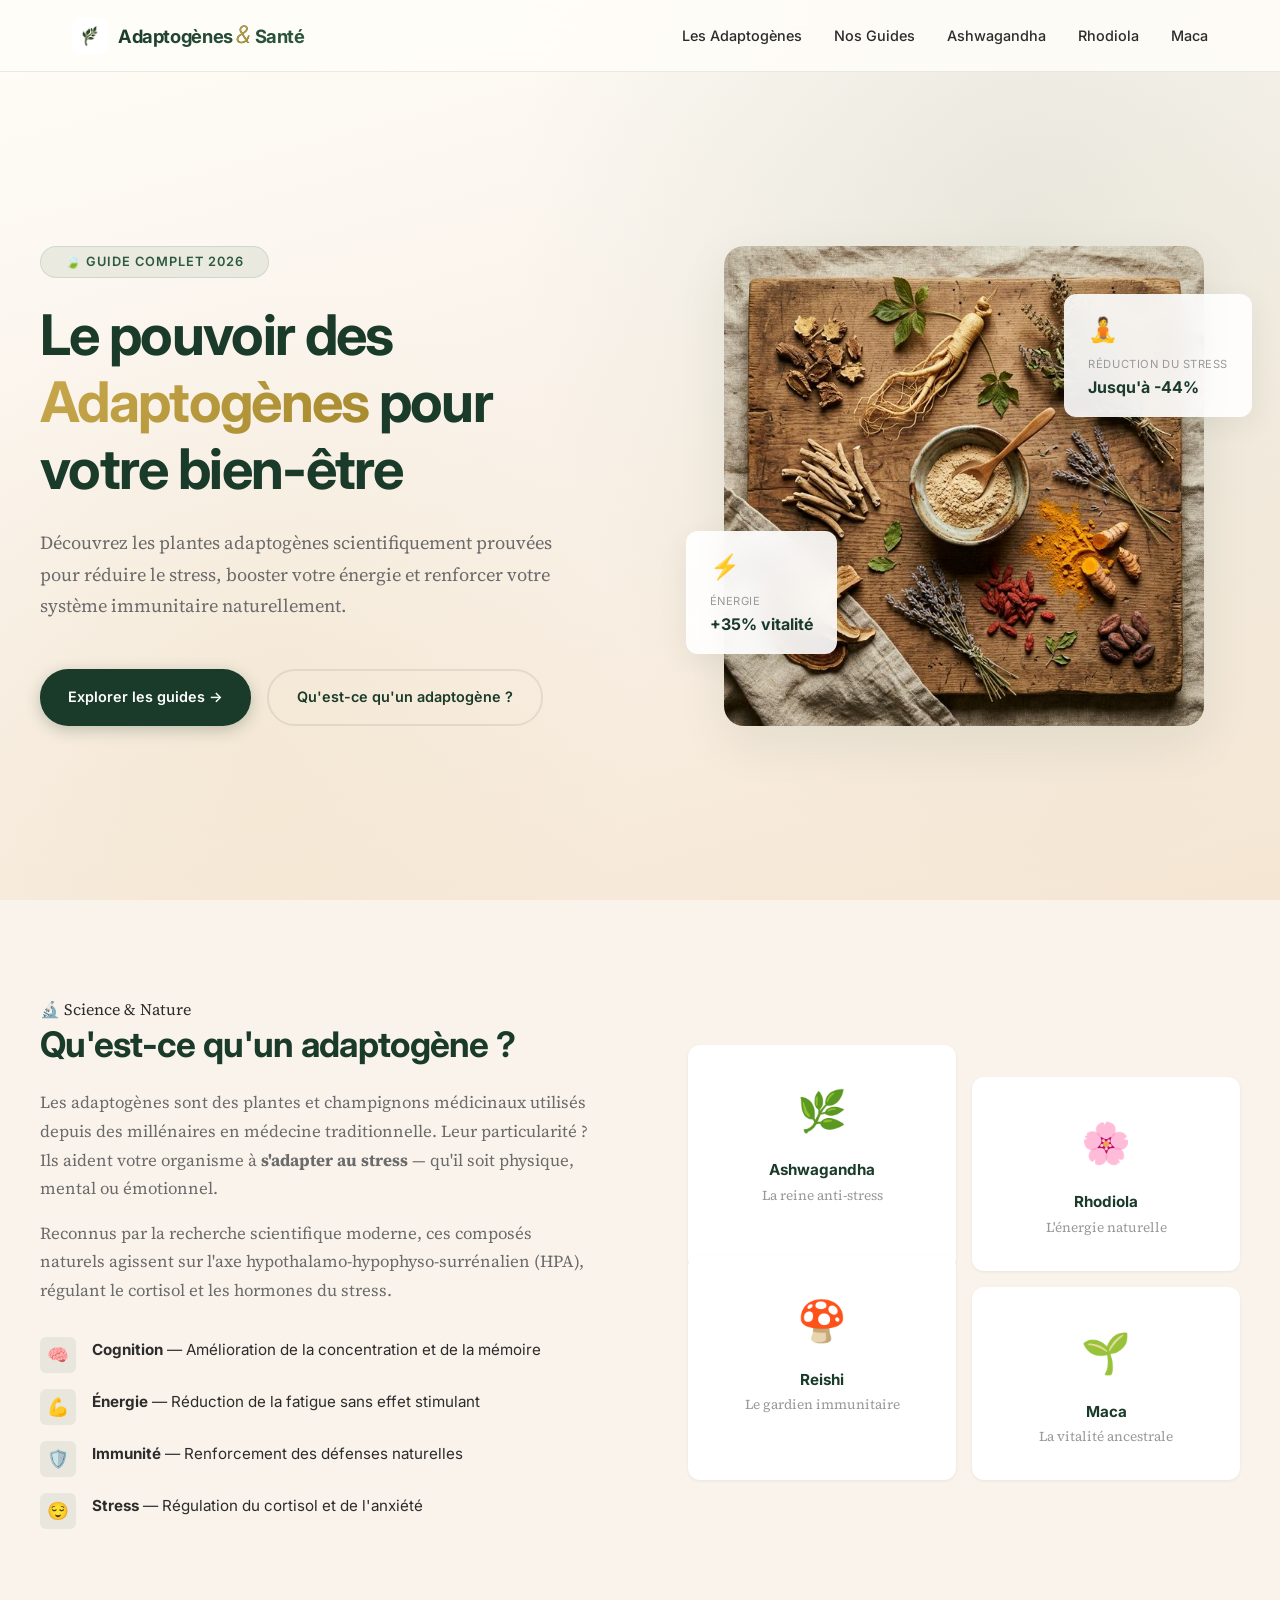
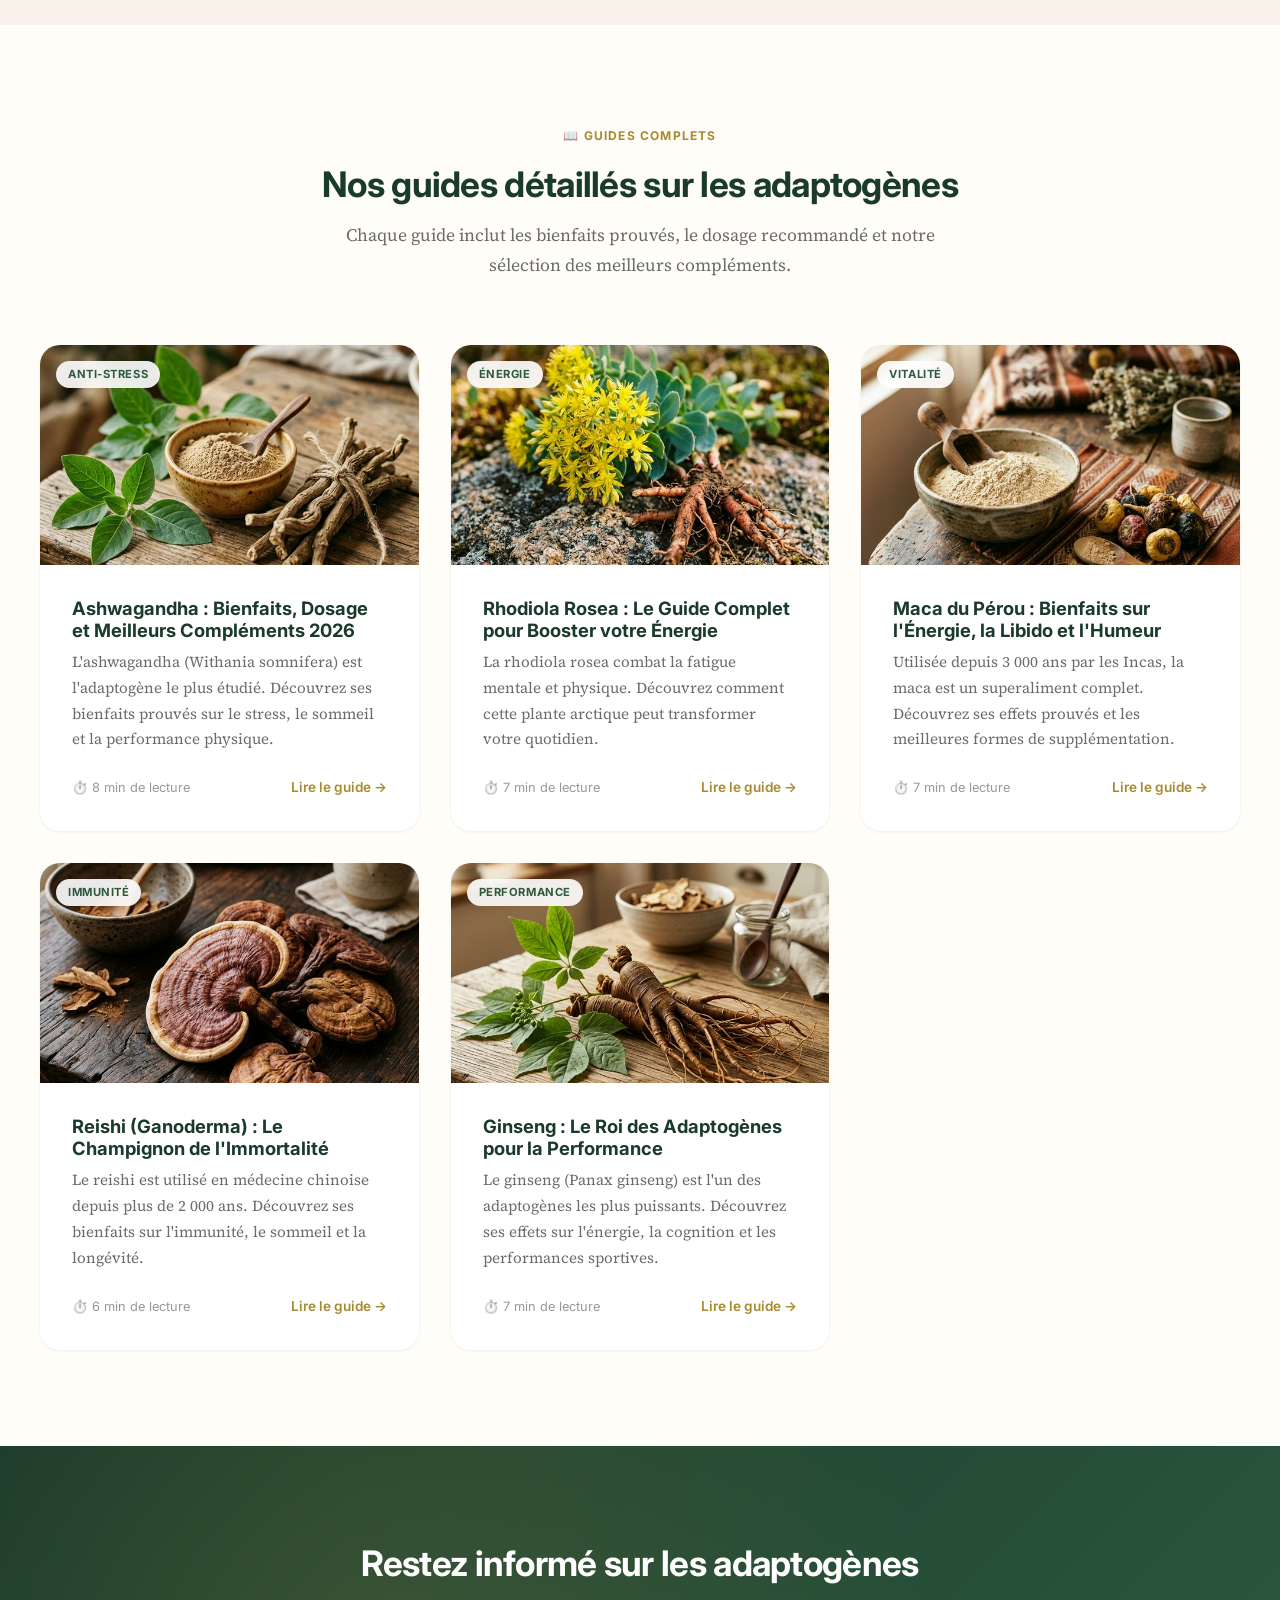
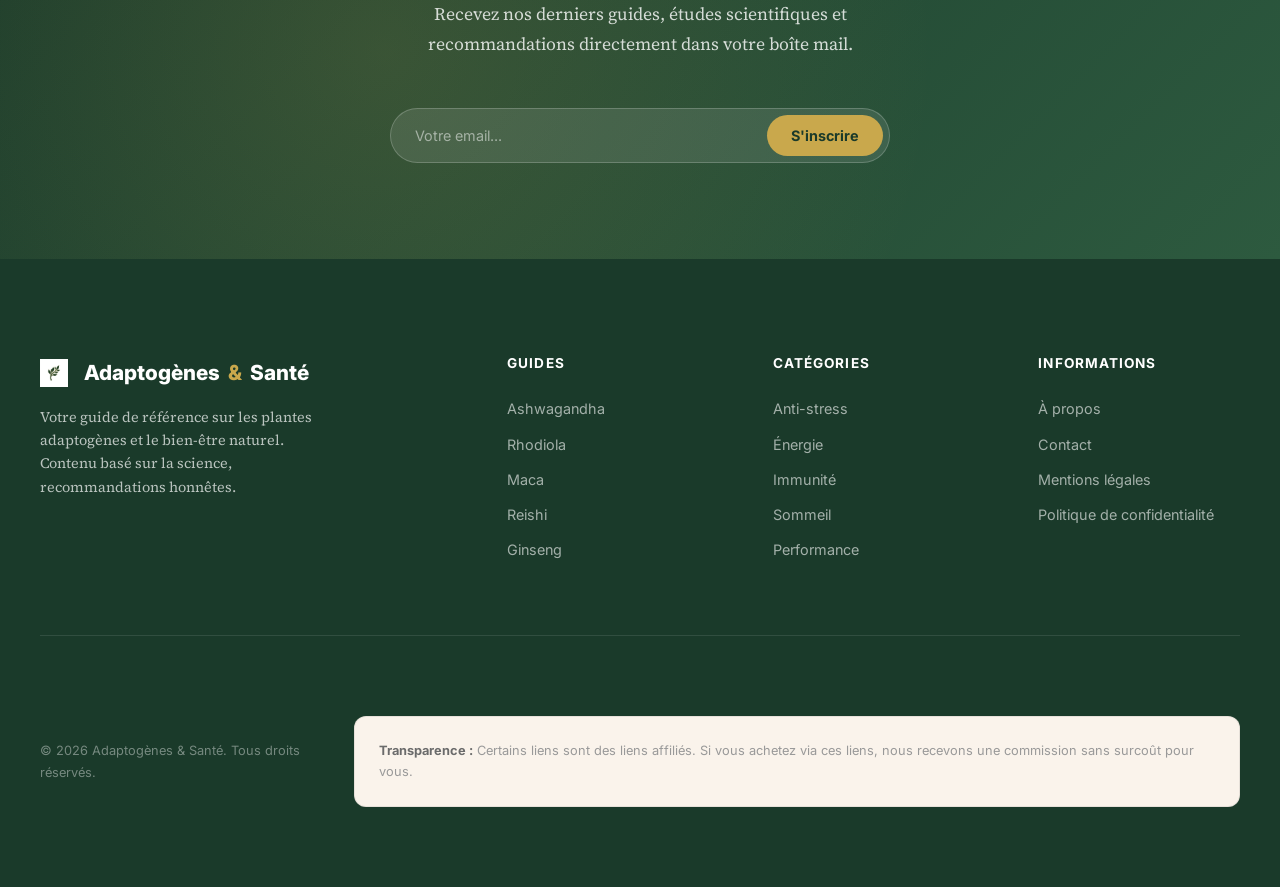
==== index.html @ d19fe752 "maj logo" ====
<!DOCTYPE html>
<html lang="fr">

<head>
  <meta charset="UTF-8">
  <meta name="viewport" content="width=device-width, initial-scale=1.0">
  <title>Adaptogènes & Santé — Guide Complet des Plantes Adaptogènes pour le Bien-être</title>
  <meta name="description"
    content="Découvrez les meilleurs adaptogènes naturels : ashwagandha, rhodiola, maca, reishi et ginseng. Guide complet, bienfaits prouvés et comparatifs des meilleurs compléments 2026.">
  <meta name="keywords"
    content="adaptogènes, ashwagandha, rhodiola, maca, reishi, ginseng, bien-être, santé naturelle, compléments alimentaires">
  <meta name="author" content="Adaptogènes & Santé">

  <!-- Open Graph -->
  <meta property="og:title" content="Adaptogènes & Santé — Guide Complet des Plantes Adaptogènes">
  <meta property="og:description"
    content="Découvrez les meilleurs adaptogènes naturels pour votre bien-être. Guide complet et comparatifs des meilleurs compléments.">
  <meta property="og:image" content="images/hero.png">
  <meta property="og:type" content="website">
  <meta property="og:locale" content="fr_FR">

  <!-- Canonical -->
  <link rel="canonical" href="https://adaptogenes-sante.github.io/">

  <!-- Preconnect for Google Fonts (performance) -->
  <link rel="preconnect" href="https://fonts.googleapis.com">
  <link rel="preconnect" href="https://fonts.gstatic.com" crossorigin>
  <link rel="stylesheet"
    href="https://fonts.googleapis.com/css2?family=Inter:wght@300;400;500;600;700;800&family=Source+Serif+4:ital,wght@0,300;0,400;0,600;0,700;1,400&display=swap"
    media="print" onload="this.media='all'">

  <link rel="stylesheet" href="css/style.css">

  <!-- Structured Data -->
  <script type="application/ld+json">
  {
    "@context": "https://schema.org",
    "@type": "WebSite",
    "name": "Adaptogènes & Santé",
    "description": "Guide complet des plantes adaptogènes pour le bien-être et la santé naturelle",
    "url": "https://adaptogenes-sante.github.io/"
  }
  </script>
</head>

<body>

  <!-- Navigation -->
  <nav class="nav" id="nav">
    <div class="nav-inner">
      <a href="index.html" class="nav-logo">
        <img src="images/logo.png" alt="Logo" class="logo-img" width="36" height="36">
        <span class="logo-text">Adaptogènes <span class="logo-accent">&</span> Santé</span>
      </a>
      <ul class="nav-links" id="navLinks">
        <li><a href="#adaptogens">Les Adaptogènes</a></li>
        <li><a href="#articles">Nos Guides</a></li>
        <li><a href="articles/ashwagandha.html">Ashwagandha</a></li>
        <li><a href="articles/rhodiola.html">Rhodiola</a></li>
        <li><a href="articles/maca.html">Maca</a></li>
      </ul>
      <button class="nav-toggle" id="navToggle" aria-label="Menu">
        <span></span>
        <span></span>
        <span></span>
      </button>
    </div>
  </nav>

  <!-- Hero Section -->
  <section class="hero" id="hero">
    <div class="hero-content">
      <div class="hero-text">
        <div class="hero-badge">🍃 Guide Complet 2026</div>
        <h1>Le pouvoir des <span class="highlight">Adaptogènes</span> pour votre bien-être</h1>
        <p class="hero-description">
          Découvrez les plantes adaptogènes scientifiquement prouvées pour réduire le stress,
          booster votre énergie et renforcer votre système immunitaire naturellement.
        </p>
        <div class="hero-cta">
          <a href="#articles" class="btn btn-primary">Explorer les guides →</a>
          <a href="#adaptogens" class="btn btn-secondary">Qu'est-ce qu'un adaptogène ?</a>
        </div>
      </div>
      <div class="hero-visual">
        <div class="hero-image-wrapper">
          <img src="images/hero.png" alt="Collection d'herbes et plantes adaptogènes naturelles" width="480"
            height="480">
          <div class="hero-float-card card-1">
            <div class="card-emoji">🧘</div>
            <div class="card-label">Réduction du stress</div>
            <div class="card-value">Jusqu'à -44%</div>
          </div>
          <div class="hero-float-card card-2">
            <div class="card-emoji">⚡</div>
            <div class="card-label">Énergie</div>
            <div class="card-value">+35% vitalité</div>
          </div>
        </div>
      </div>
    </div>
  </section>

  <!-- What are Adaptogens -->
  <section class="section section-alt" id="adaptogens">
    <div class="adaptogens-intro">
      <div class="adaptogens-intro-text reveal">
        <div class="section-badge">🔬 Science & Nature</div>
        <h2>Qu'est-ce qu'un adaptogène ?</h2>
        <p>
          Les adaptogènes sont des plantes et champignons médicinaux utilisés depuis des millénaires en médecine
          traditionnelle. Leur particularité ? Ils aident votre organisme à <strong>s'adapter au stress</strong> —
          qu'il soit physique, mental ou émotionnel.
        </p>
        <p>
          Reconnus par la recherche scientifique moderne, ces composés naturels agissent sur l'axe
          hypothalamo-hypophyso-surrénalien (HPA), régulant le cortisol et les hormones du stress.
        </p>
        <ul class="benefit-list">
          <li>
            <span class="benefit-icon">🧠</span>
            <span><strong>Cognition</strong> — Amélioration de la concentration et de la mémoire</span>
          </li>
          <li>
            <span class="benefit-icon">💪</span>
            <span><strong>Énergie</strong> — Réduction de la fatigue sans effet stimulant</span>
          </li>
          <li>
            <span class="benefit-icon">🛡️</span>
            <span><strong>Immunité</strong> — Renforcement des défenses naturelles</span>
          </li>
          <li>
            <span class="benefit-icon">😌</span>
            <span><strong>Stress</strong> — Régulation du cortisol et de l'anxiété</span>
          </li>
        </ul>
      </div>
      <div class="adaptogens-visual reveal">
        <div class="visual-card">
          <div class="card-icon">🌿</div>
          <h4>Ashwagandha</h4>
          <p>La reine anti-stress</p>
        </div>
        <div class="visual-card">
          <div class="card-icon">🌸</div>
          <h4>Rhodiola</h4>
          <p>L'énergie naturelle</p>
        </div>
        <div class="visual-card">
          <div class="card-icon">🍄</div>
          <h4>Reishi</h4>
          <p>Le gardien immunitaire</p>
        </div>
        <div class="visual-card">
          <div class="card-icon">🌱</div>
          <h4>Maca</h4>
          <p>La vitalité ancestrale</p>
        </div>
      </div>
    </div>
  </section>

  <!-- Articles Grid -->
  <section class="section" id="articles">
    <div class="section-header reveal">
      <div class="section-badge">📖 Guides Complets</div>
      <h2>Nos guides détaillés sur les adaptogènes</h2>
      <p>Chaque guide inclut les bienfaits prouvés, le dosage recommandé et notre sélection des meilleurs compléments.
      </p>
    </div>

    <div class="articles-grid">

      <!-- Ashwagandha Card -->
      <article class="article-card reveal">
        <div class="article-card-image">
          <img src="images/ashwagandha.png" alt="Ashwagandha root and powder" loading="lazy">
          <span class="article-card-tag">Anti-stress</span>
        </div>
        <div class="article-card-body">
          <h3><a href="articles/ashwagandha.html">Ashwagandha : Bienfaits, Dosage et Meilleurs Compléments 2026</a></h3>
          <p class="article-card-excerpt">
            L'ashwagandha (Withania somnifera) est l'adaptogène le plus étudié. Découvrez ses bienfaits prouvés sur le
            stress, le sommeil et la performance physique.
          </p>
          <div class="article-card-meta">
            <span class="read-time">⏱️ 8 min de lecture</span>
            <a href="articles/ashwagandha.html" class="read-more-link">Lire le guide →</a>
          </div>
        </div>
      </article>

      <!-- Rhodiola Card -->
      <article class="article-card reveal">
        <div class="article-card-image">
          <img src="images/rhodiola.png" alt="Rhodiola rosea plant" loading="lazy">
          <span class="article-card-tag">Énergie</span>
        </div>
        <div class="article-card-body">
          <h3><a href="articles/rhodiola.html">Rhodiola Rosea : Le Guide Complet pour Booster votre Énergie</a></h3>
          <p class="article-card-excerpt">
            La rhodiola rosea combat la fatigue mentale et physique. Découvrez comment cette plante arctique peut
            transformer votre quotidien.
          </p>
          <div class="article-card-meta">
            <span class="read-time">⏱️ 7 min de lecture</span>
            <a href="articles/rhodiola.html" class="read-more-link">Lire le guide →</a>
          </div>
        </div>
      </article>

      <!-- Maca Card -->
      <article class="article-card reveal">
        <div class="article-card-image">
          <img src="images/maca.png" alt="Maca root and powder" loading="lazy">
          <span class="article-card-tag">Vitalité</span>
        </div>
        <div class="article-card-body">
          <h3><a href="articles/maca.html">Maca du Pérou : Bienfaits sur l'Énergie, la Libido et l'Humeur</a></h3>
          <p class="article-card-excerpt">
            Utilisée depuis 3 000 ans par les Incas, la maca est un superaliment complet. Découvrez ses effets prouvés
            et les meilleures formes de supplémentation.
          </p>
          <div class="article-card-meta">
            <span class="read-time">⏱️ 7 min de lecture</span>
            <a href="articles/maca.html" class="read-more-link">Lire le guide →</a>
          </div>
        </div>
      </article>

      <!-- Reishi Card -->
      <article class="article-card reveal">
        <div class="article-card-image">
          <img src="images/reishi.png" alt="Reishi mushroom" loading="lazy">
          <span class="article-card-tag">Immunité</span>
        </div>
        <div class="article-card-body">
          <h3><a href="articles/reishi.html">Reishi (Ganoderma) : Le Champignon de l'Immortalité</a></h3>
          <p class="article-card-excerpt">
            Le reishi est utilisé en médecine chinoise depuis plus de 2 000 ans. Découvrez ses bienfaits sur l'immunité,
            le sommeil et la longévité.
          </p>
          <div class="article-card-meta">
            <span class="read-time">⏱️ 6 min de lecture</span>
            <a href="articles/reishi.html" class="read-more-link">Lire le guide →</a>
          </div>
        </div>
      </article>

      <!-- Ginseng Card -->
      <article class="article-card reveal">
        <div class="article-card-image">
          <img src="images/ginseng.png" alt="Fresh ginseng root" loading="lazy">
          <span class="article-card-tag">Performance</span>
        </div>
        <div class="article-card-body">
          <h3><a href="articles/ginseng.html">Ginseng : Le Roi des Adaptogènes pour la Performance</a></h3>
          <p class="article-card-excerpt">
            Le ginseng (Panax ginseng) est l'un des adaptogènes les plus puissants. Découvrez ses effets sur l'énergie,
            la cognition et les performances sportives.
          </p>
          <div class="article-card-meta">
            <span class="read-time">⏱️ 7 min de lecture</span>
            <a href="articles/ginseng.html" class="read-more-link">Lire le guide →</a>
          </div>
        </div>
      </article>

    </div>
  </section>

  <!-- CTA / Newsletter -->
  <section class="cta-section" id="newsletter">
    <h2>Restez informé sur les adaptogènes</h2>
    <p>Recevez nos derniers guides, études scientifiques et recommandations directement dans votre boîte mail.</p>
    <div class="newsletter">
      <form class="newsletter-form" id="newsletterForm">
        <input type="email" placeholder="Votre email..." required aria-label="Adresse email">
        <button type="submit" class="btn">S'inscrire</button>
      </form>
    </div>
  </section>

  <!-- Footer -->
  <footer class="footer">
    <div class="footer-inner">
      <div class="footer-brand">
        <div class="footer-logo"><img src="images/logo.png" alt="Logo" width="28" height="28"
            style="display:inline;vertical-align:middle;margin-right:8px;">Adaptogènes <span
            style="color:var(--color-gold);">&</span> Santé</div>
        <p>Votre guide de référence sur les plantes adaptogènes et le bien-être naturel. Contenu basé sur la science,
          recommandations honnêtes.</p>
      </div>
      <div class="footer-col">
        <h4>Guides</h4>
        <ul>
          <li><a href="articles/ashwagandha.html">Ashwagandha</a></li>
          <li><a href="articles/rhodiola.html">Rhodiola</a></li>
          <li><a href="articles/maca.html">Maca</a></li>
          <li><a href="articles/reishi.html">Reishi</a></li>
          <li><a href="articles/ginseng.html">Ginseng</a></li>
        </ul>
      </div>
      <div class="footer-col">
        <h4>Catégories</h4>
        <ul>
          <li><a href="#">Anti-stress</a></li>
          <li><a href="#">Énergie</a></li>
          <li><a href="#">Immunité</a></li>
          <li><a href="#">Sommeil</a></li>
          <li><a href="#">Performance</a></li>
        </ul>
      </div>
      <div class="footer-col">
        <h4>Informations</h4>
        <ul>
          <li><a href="#">À propos</a></li>
          <li><a href="#">Contact</a></li>
          <li><a href="#">Mentions légales</a></li>
          <li><a href="#">Politique de confidentialité</a></li>
        </ul>
      </div>
    </div>
    <div class="footer-bottom">
      <span>© 2026 Adaptogènes & Santé. Tous droits réservés.</span>
      <div class="affiliate-disclaimer">
        <strong>Transparence :</strong> Certains liens sont des liens affiliés. Si vous achetez via ces liens, nous
        recevons une commission sans surcoût pour vous.
      </div>
    </div>
  </footer>

  <script src="js/main.js" defer></script>
</body>

</html>
---- css/style.css ----
/* ============================================
   ADAPTOGENES & SANTÉ — Design System
   ============================================ */

/* Fonts loaded via <link> in HTML for performance — see index.html head */

/* --- CSS Custom Properties --- */
:root {
  /* Colors — Nature palette */
  --color-forest: #1a3a2a;
  --color-forest-light: #2d5a3f;
  --color-sage: #6b8f71;
  --color-sage-light: #8fb996;
  --color-sand: #f5e6d3;
  --color-sand-light: #faf3eb;
  --color-cream: #fffdf8;
  --color-gold: #c9a84c;
  --color-gold-light: #e6cc80;
  --color-gold-dark: #a68a2e;
  --color-earth: #8b6f47;
  --color-text: #2c2c2c;
  --color-text-light: #6b6b6b;
  --color-text-muted: #999999;
  --color-white: #ffffff;
  --color-border: rgba(0, 0, 0, 0.08);
  --color-shadow: rgba(26, 58, 42, 0.08);

  /* Typography */
  --font-heading: 'Inter', -apple-system, sans-serif;
  --font-body: 'Source Serif 4', Georgia, serif;
  --font-ui: 'Inter', -apple-system, sans-serif;

  /* Spacing */
  --space-xs: 0.25rem;
  --space-sm: 0.5rem;
  --space-md: 1rem;
  --space-lg: 1.5rem;
  --space-xl: 2rem;
  --space-2xl: 3rem;
  --space-3xl: 4rem;
  --space-4xl: 6rem;

  /* Border radius */
  --radius-sm: 6px;
  --radius-md: 12px;
  --radius-lg: 20px;
  --radius-xl: 28px;
  --radius-full: 50%;

  /* Transitions */
  --transition-fast: 150ms cubic-bezier(0.4, 0, 0.2, 1);
  --transition-base: 300ms cubic-bezier(0.4, 0, 0.2, 1);
  --transition-slow: 500ms cubic-bezier(0.4, 0, 0.2, 1);

  /* Shadows */
  --shadow-sm: 0 1px 3px var(--color-shadow);
  --shadow-md: 0 4px 12px var(--color-shadow);
  --shadow-lg: 0 8px 30px var(--color-shadow);
  --shadow-xl: 0 16px 50px var(--color-shadow);

  /* Layout */
  --max-width: 1200px;
  --max-width-article: 780px;
  --nav-height: 72px;
}

/* --- Reset & Base --- */
*,
*::before,
*::after {
  margin: 0;
  padding: 0;
  box-sizing: border-box;
}

html {
  font-size: 16px;
  scroll-behavior: smooth;
  -webkit-font-smoothing: antialiased;
  -moz-osx-font-smoothing: grayscale;
}

body {
  font-family: var(--font-body);
  color: var(--color-text);
  background-color: var(--color-cream);
  line-height: 1.7;
  overflow-x: hidden;
}

a {
  text-decoration: none;
  color: var(--color-forest-light);
  transition: color var(--transition-fast);
}

a:hover {
  color: var(--color-gold-dark);
}

img {
  max-width: 100%;
  height: auto;
  display: block;
}

/* --- Typography --- */
h1,
h2,
h3,
h4,
h5,
h6 {
  font-family: var(--font-heading);
  font-weight: 700;
  line-height: 1.2;
  color: var(--color-forest);
}

h1 {
  font-size: clamp(2rem, 5vw, 3.2rem);
  letter-spacing: -0.03em;
}

h2 {
  font-size: clamp(1.5rem, 3.5vw, 2.2rem);
  letter-spacing: -0.02em;
}

h3 {
  font-size: clamp(1.2rem, 2.5vw, 1.5rem);
}

h4 {
  font-size: 1.15rem;
}

p {
  margin-bottom: var(--space-md);
  font-size: 1.05rem;
}

/* --- Navigation --- */
.nav {
  position: fixed;
  top: 0;
  left: 0;
  right: 0;
  height: var(--nav-height);
  background: rgba(255, 253, 248, 0.85);
  backdrop-filter: blur(20px);
  -webkit-backdrop-filter: blur(20px);
  border-bottom: 1px solid var(--color-border);
  z-index: 1000;
  transition: all var(--transition-base);
}

.nav.scrolled {
  box-shadow: var(--shadow-sm);
}

.nav-inner {
  max-width: var(--max-width);
  margin: 0 auto;
  padding: 0 var(--space-xl);
  height: 100%;
  display: flex;
  align-items: center;
  justify-content: space-between;
}

.nav-logo {
  font-family: var(--font-heading);
  font-weight: 700;
  font-size: 1.2rem;
  color: var(--color-forest);
  display: flex;
  align-items: center;
  gap: 10px;
  letter-spacing: -0.02em;
}

.nav-logo .logo-img {
  width: 36px;
  height: 36px;
  object-fit: contain;
  border-radius: 8px;
  transition: transform var(--transition-fast);
}

.nav-logo:hover .logo-img {
  transform: scale(1.08) rotate(-3deg);
}

.nav-logo .logo-text {
  font-size: 1.15rem;
  font-weight: 700;
  background: linear-gradient(135deg, var(--color-forest) 0%, var(--color-forest-light) 100%);
  -webkit-background-clip: text;
  -webkit-text-fill-color: transparent;
  background-clip: text;
}

.nav-logo .logo-accent {
  background: linear-gradient(135deg, var(--color-gold) 0%, var(--color-gold-dark) 100%);
  -webkit-background-clip: text;
  -webkit-text-fill-color: transparent;
  background-clip: text;
  font-weight: 300;
  font-style: italic;
  font-size: 1.3em;
}

.nav-links {
  display: flex;
  align-items: center;
  gap: var(--space-xl);
  list-style: none;
}

.nav-links a {
  font-family: var(--font-ui);
  font-size: 0.9rem;
  font-weight: 500;
  color: var(--color-text);
  position: relative;
  padding: var(--space-xs) 0;
}

.nav-links a::after {
  content: '';
  position: absolute;
  bottom: -2px;
  left: 0;
  width: 0;
  height: 2px;
  background: var(--color-gold);
  border-radius: 2px;
  transition: width var(--transition-base);
}

.nav-links a:hover::after {
  width: 100%;
}

.nav-links a:hover {
  color: var(--color-forest);
}

/* Mobile nav toggle */
.nav-toggle {
  display: none;
  flex-direction: column;
  gap: 5px;
  cursor: pointer;
  background: none;
  border: none;
  padding: var(--space-sm);
}

.nav-toggle span {
  display: block;
  width: 24px;
  height: 2px;
  background: var(--color-forest);
  border-radius: 2px;
  transition: all var(--transition-fast);
}

/* --- Hero Section --- */
.hero {
  min-height: 100vh;
  display: flex;
  align-items: center;
  position: relative;
  padding: calc(var(--nav-height) + var(--space-4xl)) var(--space-xl) var(--space-4xl);
  background: linear-gradient(165deg, var(--color-cream) 0%, var(--color-sand-light) 40%, var(--color-sand) 100%);
  overflow: hidden;
}

.hero::before {
  content: '';
  position: absolute;
  top: -50%;
  right: -20%;
  width: 80%;
  height: 150%;
  background: radial-gradient(ellipse, rgba(107, 143, 113, 0.12) 0%, transparent 70%);
  pointer-events: none;
}

.hero::after {
  content: '';
  position: absolute;
  bottom: -30%;
  left: -10%;
  width: 60%;
  height: 100%;
  background: radial-gradient(ellipse, rgba(201, 168, 76, 0.08) 0%, transparent 70%);
  pointer-events: none;
}

.hero-content {
  max-width: var(--max-width);
  margin: 0 auto;
  width: 100%;
  display: grid;
  grid-template-columns: 1fr 1fr;
  gap: var(--space-4xl);
  align-items: center;
  position: relative;
  z-index: 1;
}

.hero-text {
  animation: fadeInUp 0.8s ease-out;
}

.hero-badge {
  display: inline-flex;
  align-items: center;
  gap: var(--space-sm);
  background: rgba(107, 143, 113, 0.12);
  border: 1px solid rgba(107, 143, 113, 0.2);
  border-radius: var(--radius-xl);
  padding: var(--space-xs) var(--space-lg);
  font-family: var(--font-ui);
  font-size: 0.8rem;
  font-weight: 600;
  color: var(--color-forest-light);
  text-transform: uppercase;
  letter-spacing: 0.08em;
  margin-bottom: var(--space-lg);
}

.hero h1 {
  margin-bottom: var(--space-lg);
  font-size: clamp(2.2rem, 5vw, 3.5rem);
}

.hero h1 .highlight {
  background: linear-gradient(135deg, var(--color-gold) 0%, var(--color-gold-dark) 100%);
  -webkit-background-clip: text;
  -webkit-text-fill-color: transparent;
  background-clip: text;
}

.hero-description {
  font-size: 1.15rem;
  color: var(--color-text-light);
  margin-bottom: var(--space-2xl);
  max-width: 520px;
}

.hero-cta {
  display: flex;
  gap: var(--space-md);
  flex-wrap: wrap;
}

.hero-visual {
  display: flex;
  justify-content: center;
  align-items: center;
  animation: fadeInRight 0.8s ease-out 0.2s both;
}

.hero-image-wrapper {
  position: relative;
  width: 100%;
  max-width: 480px;
}

.hero-image-wrapper img {
  border-radius: var(--radius-lg);
  box-shadow: var(--shadow-xl);
}

.hero-float-card {
  position: absolute;
  background: rgba(255, 255, 255, 0.9);
  backdrop-filter: blur(12px);
  border-radius: var(--radius-md);
  padding: var(--space-md) var(--space-lg);
  box-shadow: var(--shadow-lg);
  font-family: var(--font-ui);
  animation: float 3s ease-in-out infinite;
}

.hero-float-card.card-1 {
  top: 10%;
  right: -10%;
  font-size: 0.85rem;
}

.hero-float-card.card-2 {
  bottom: 15%;
  left: -8%;
  font-size: 0.85rem;
  animation-delay: 1.5s;
}

.hero-float-card .card-emoji {
  font-size: 1.5rem;
  margin-bottom: var(--space-xs);
}

.hero-float-card .card-label {
  color: var(--color-text-muted);
  font-size: 0.7rem;
  text-transform: uppercase;
  letter-spacing: 0.05em;
}

.hero-float-card .card-value {
  color: var(--color-forest);
  font-weight: 700;
  font-size: 1rem;
}

/* --- Buttons --- */
.btn {
  display: inline-flex;
  align-items: center;
  gap: var(--space-sm);
  font-family: var(--font-ui);
  font-size: 0.9rem;
  font-weight: 600;
  padding: 14px 28px;
  border-radius: var(--radius-xl);
  border: none;
  cursor: pointer;
  transition: all var(--transition-base);
  text-decoration: none;
}

.btn-primary {
  background: var(--color-forest);
  color: var(--color-white);
  box-shadow: 0 4px 15px rgba(26, 58, 42, 0.25);
}

.btn-primary:hover {
  background: var(--color-forest-light);
  color: var(--color-white);
  transform: translateY(-2px);
  box-shadow: 0 6px 25px rgba(26, 58, 42, 0.3);
}

.btn-secondary {
  background: transparent;
  color: var(--color-forest);
  border: 2px solid var(--color-border);
}

.btn-secondary:hover {
  border-color: var(--color-forest);
  color: var(--color-forest);
  transform: translateY(-2px);
}

.btn-amazon {
  background: linear-gradient(135deg, #ff9900 0%, #e88b00 100%);
  color: var(--color-white);
  font-weight: 700;
  box-shadow: 0 4px 15px rgba(255, 153, 0, 0.3);
}

.btn-amazon:hover {
  transform: translateY(-2px);
  box-shadow: 0 6px 25px rgba(255, 153, 0, 0.4);
  color: var(--color-white);
}

.btn-amazon .btn-icon {
  font-size: 1.2rem;
}

/* --- Sections --- */
.section {
  padding: var(--space-4xl) var(--space-xl);
}

.section-header {
  text-align: center;
  max-width: 650px;
  margin: 0 auto var(--space-3xl);
}

.section-header .section-badge {
  display: inline-block;
  font-family: var(--font-ui);
  font-size: 0.75rem;
  font-weight: 700;
  text-transform: uppercase;
  letter-spacing: 0.1em;
  color: var(--color-gold-dark);
  margin-bottom: var(--space-md);
}

.section-header h2 {
  margin-bottom: var(--space-md);
}

.section-header p {
  color: var(--color-text-light);
  font-size: 1.1rem;
}

.section-alt {
  background: var(--color-sand-light);
}

/* --- What are Adaptogens Section --- */
.adaptogens-intro {
  max-width: var(--max-width);
  margin: 0 auto;
  display: grid;
  grid-template-columns: 1fr 1fr;
  gap: var(--space-4xl);
  align-items: center;
}

.adaptogens-intro-text h2 {
  margin-bottom: var(--space-lg);
}

.adaptogens-intro-text p {
  color: var(--color-text-light);
}

.benefit-list {
  list-style: none;
  margin-top: var(--space-xl);
  display: flex;
  flex-direction: column;
  gap: var(--space-md);
}

.benefit-list li {
  display: flex;
  align-items: flex-start;
  gap: var(--space-md);
  font-family: var(--font-ui);
  font-size: 0.95rem;
}

.benefit-list .benefit-icon {
  flex-shrink: 0;
  width: 36px;
  height: 36px;
  background: rgba(107, 143, 113, 0.12);
  border-radius: var(--radius-sm);
  display: flex;
  align-items: center;
  justify-content: center;
  font-size: 1.1rem;
}

.adaptogens-visual {
  display: grid;
  grid-template-columns: 1fr 1fr;
  gap: var(--space-md);
}

.adaptogens-visual .visual-card {
  background: var(--color-white);
  border-radius: var(--radius-md);
  padding: var(--space-xl);
  text-align: center;
  box-shadow: var(--shadow-sm);
  transition: all var(--transition-base);
}

.adaptogens-visual .visual-card:hover {
  transform: translateY(-4px);
  box-shadow: var(--shadow-md);
}

.adaptogens-visual .visual-card:nth-child(2) {
  margin-top: var(--space-xl);
}

.adaptogens-visual .visual-card:nth-child(3) {
  margin-top: calc(-1 * var(--space-xl));
}

.visual-card .card-icon {
  font-size: 2.5rem;
  margin-bottom: var(--space-md);
}

.visual-card h4 {
  margin-bottom: var(--space-xs);
  font-size: 0.95rem;
}

.visual-card p {
  font-size: 0.85rem;
  color: var(--color-text-muted);
  margin-bottom: 0;
}

/* --- Article Cards Grid --- */
.articles-grid {
  max-width: var(--max-width);
  margin: 0 auto;
  display: grid;
  grid-template-columns: repeat(auto-fill, minmax(340px, 1fr));
  gap: var(--space-xl);
}

.article-card {
  background: var(--color-white);
  border-radius: var(--radius-lg);
  overflow: hidden;
  box-shadow: var(--shadow-sm);
  transition: all var(--transition-base);
  display: flex;
  flex-direction: column;
}

.article-card:hover {
  transform: translateY(-6px);
  box-shadow: var(--shadow-lg);
}

.article-card-image {
  position: relative;
  height: 220px;
  overflow: hidden;
}

.article-card-image img {
  width: 100%;
  height: 100%;
  object-fit: cover;
  transition: transform var(--transition-slow);
}

.article-card:hover .article-card-image img {
  transform: scale(1.05);
}

.article-card-tag {
  position: absolute;
  top: var(--space-md);
  left: var(--space-md);
  background: rgba(255, 255, 255, 0.9);
  backdrop-filter: blur(8px);
  padding: 4px 12px;
  border-radius: var(--radius-xl);
  font-family: var(--font-ui);
  font-size: 0.7rem;
  font-weight: 700;
  text-transform: uppercase;
  letter-spacing: 0.05em;
  color: var(--color-forest-light);
}

.article-card-body {
  padding: var(--space-xl);
  flex: 1;
  display: flex;
  flex-direction: column;
}

.article-card-body h3 {
  font-size: 1.15rem;
  margin-bottom: var(--space-sm);
}

.article-card-body h3 a {
  color: var(--color-forest);
}

.article-card-body h3 a:hover {
  color: var(--color-gold-dark);
}

.article-card-excerpt {
  color: var(--color-text-light);
  font-size: 0.95rem;
  margin-bottom: var(--space-lg);
  flex: 1;
}

.article-card-meta {
  display: flex;
  align-items: center;
  justify-content: space-between;
  font-family: var(--font-ui);
  font-size: 0.8rem;
  color: var(--color-text-muted);
}

.article-card-meta .read-time {
  display: flex;
  align-items: center;
  gap: 4px;
}

.read-more-link {
  font-family: var(--font-ui);
  font-weight: 600;
  font-size: 0.85rem;
  color: var(--color-gold-dark);
  display: inline-flex;
  align-items: center;
  gap: 4px;
  transition: gap var(--transition-fast);
}

.read-more-link:hover {
  gap: 8px;
  color: var(--color-gold);
}

/* --- Article Page --- */
.article-hero {
  padding: calc(var(--nav-height) + var(--space-3xl)) var(--space-xl) var(--space-2xl);
  background: linear-gradient(180deg, var(--color-sand-light) 0%, var(--color-cream) 100%);
}

.article-hero-inner {
  max-width: var(--max-width-article);
  margin: 0 auto;
}

.article-breadcrumb {
  font-family: var(--font-ui);
  font-size: 0.8rem;
  color: var(--color-text-muted);
  margin-bottom: var(--space-xl);
  display: flex;
  align-items: center;
  gap: var(--space-sm);
}

.article-breadcrumb a {
  color: var(--color-text-muted);
}

.article-breadcrumb a:hover {
  color: var(--color-forest);
}

.article-hero h1 {
  margin-bottom: var(--space-lg);
}

.article-meta {
  display: flex;
  align-items: center;
  gap: var(--space-xl);
  font-family: var(--font-ui);
  font-size: 0.85rem;
  color: var(--color-text-muted);
}

.article-meta span {
  display: flex;
  align-items: center;
  gap: 6px;
}

.article-content {
  max-width: var(--max-width-article);
  margin: 0 auto;
  padding: var(--space-3xl) var(--space-xl);
}

.article-content h2 {
  margin-top: var(--space-3xl);
  margin-bottom: var(--space-lg);
  padding-bottom: var(--space-sm);
  border-bottom: 2px solid var(--color-sand);
}

.article-content h3 {
  margin-top: var(--space-2xl);
  margin-bottom: var(--space-md);
}

.article-content p {
  margin-bottom: var(--space-lg);
}

.article-content ul,
.article-content ol {
  margin-bottom: var(--space-lg);
  padding-left: var(--space-xl);
}

.article-content li {
  margin-bottom: var(--space-sm);
}

/* Info box */
.info-box {
  background: linear-gradient(135deg, rgba(107, 143, 113, 0.08), rgba(107, 143, 113, 0.04));
  border-left: 4px solid var(--color-sage);
  border-radius: 0 var(--radius-md) var(--radius-md) 0;
  padding: var(--space-xl);
  margin: var(--space-xl) 0;
}

.info-box h4 {
  color: var(--color-forest);
  margin-bottom: var(--space-sm);
  display: flex;
  align-items: center;
  gap: var(--space-sm);
}

.info-box p {
  margin-bottom: 0;
  font-size: 0.95rem;
}

/* --- Product Comparison Table --- */
.product-table-wrapper {
  overflow-x: auto;
  margin: var(--space-xl) 0;
  border-radius: var(--radius-md);
  box-shadow: var(--shadow-sm);
}

.product-table {
  width: 100%;
  border-collapse: collapse;
  font-family: var(--font-ui);
  font-size: 0.9rem;
  background: var(--color-white);
}

.product-table thead {
  background: var(--color-forest);
  color: var(--color-white);
}

.product-table th {
  padding: var(--space-md) var(--space-lg);
  text-align: left;
  font-weight: 600;
  font-size: 0.8rem;
  text-transform: uppercase;
  letter-spacing: 0.05em;
}

.product-table td {
  padding: var(--space-md) var(--space-lg);
  border-bottom: 1px solid var(--color-border);
  vertical-align: middle;
}

.product-table tbody tr {
  transition: background var(--transition-fast);
}

.product-table tbody tr:hover {
  background: var(--color-sand-light);
}

.product-table .product-name {
  font-weight: 600;
  color: var(--color-forest);
}

.product-table .product-rating {
  color: var(--color-gold);
  font-weight: 600;
}

.product-table .best-pick {
  background: rgba(201, 168, 76, 0.08);
}

.product-table .best-pick td:first-child::before {
  content: '⭐';
  margin-right: var(--space-sm);
}

.btn-table-amazon {
  display: inline-flex;
  align-items: center;
  gap: 4px;
  padding: 8px 16px;
  background: linear-gradient(135deg, #ff9900, #e88b00);
  color: white;
  border-radius: var(--radius-sm);
  font-size: 0.8rem;
  font-weight: 700;
  font-family: var(--font-ui);
  transition: all var(--transition-fast);
}

.btn-table-amazon:hover {
  transform: translateY(-1px);
  box-shadow: 0 3px 10px rgba(255, 153, 0, 0.3);
  color: white;
}

/* --- CTA Section --- */
.cta-section {
  background: linear-gradient(135deg, var(--color-forest) 0%, var(--color-forest-light) 100%);
  color: var(--color-white);
  text-align: center;
  padding: var(--space-4xl) var(--space-xl);
  position: relative;
  overflow: hidden;
}

.cta-section::before {
  content: '';
  position: absolute;
  top: 0;
  left: 0;
  right: 0;
  bottom: 0;
  background: radial-gradient(circle at 30% 50%, rgba(201, 168, 76, 0.15) 0%, transparent 60%);
  pointer-events: none;
}

.cta-section h2 {
  color: var(--color-white);
  margin-bottom: var(--space-md);
  position: relative;
}

.cta-section p {
  color: rgba(255, 255, 255, 0.8);
  font-size: 1.1rem;
  max-width: 550px;
  margin: 0 auto var(--space-2xl);
  position: relative;
}

.cta-section .btn {
  position: relative;
}

/* --- Newsletter --- */
.newsletter {
  max-width: 500px;
  margin: 0 auto;
  position: relative;
}

.newsletter-form {
  display: flex;
  gap: var(--space-sm);
  background: rgba(255, 255, 255, 0.1);
  border: 1px solid rgba(255, 255, 255, 0.2);
  border-radius: var(--radius-xl);
  padding: 6px;
}

.newsletter-form input {
  flex: 1;
  background: transparent;
  border: none;
  padding: 12px 18px;
  color: var(--color-white);
  font-family: var(--font-ui);
  font-size: 0.9rem;
  outline: none;
}

.newsletter-form input::placeholder {
  color: rgba(255, 255, 255, 0.5);
}

.newsletter-form .btn {
  padding: 12px 24px;
  background: var(--color-gold);
  color: var(--color-forest);
  font-weight: 700;
  border-radius: var(--radius-xl);
}

.newsletter-form .btn:hover {
  background: var(--color-gold-light);
}

/* --- Footer --- */
.footer {
  background: var(--color-forest);
  color: rgba(255, 255, 255, 0.7);
  padding: var(--space-4xl) var(--space-xl) var(--space-xl);
}

.footer-inner {
  max-width: var(--max-width);
  margin: 0 auto;
  display: grid;
  grid-template-columns: 2fr 1fr 1fr 1fr;
  gap: var(--space-3xl);
}

.footer-brand .footer-logo {
  font-family: var(--font-heading);
  font-weight: 800;
  font-size: 1.3rem;
  color: var(--color-white);
  margin-bottom: var(--space-md);
  display: flex;
  align-items: center;
  gap: var(--space-sm);
}

.footer-brand p {
  font-size: 0.9rem;
  line-height: 1.6;
  max-width: 300px;
}

.footer-col h4 {
  color: var(--color-white);
  font-size: 0.85rem;
  text-transform: uppercase;
  letter-spacing: 0.08em;
  margin-bottom: var(--space-lg);
}

.footer-col ul {
  list-style: none;
}

.footer-col ul li {
  margin-bottom: var(--space-sm);
}

.footer-col ul a {
  color: rgba(255, 255, 255, 0.6);
  font-family: var(--font-ui);
  font-size: 0.9rem;
  transition: color var(--transition-fast);
}

.footer-col ul a:hover {
  color: var(--color-gold);
}

.footer-bottom {
  max-width: var(--max-width);
  margin: var(--space-3xl) auto 0;
  padding-top: var(--space-xl);
  border-top: 1px solid rgba(255, 255, 255, 0.1);
  display: flex;
  justify-content: space-between;
  align-items: center;
  font-family: var(--font-ui);
  font-size: 0.8rem;
  color: rgba(255, 255, 255, 0.4);
}

.footer-bottom a {
  color: rgba(255, 255, 255, 0.4);
}

.footer-bottom a:hover {
  color: var(--color-gold);
}

/* --- Animations --- */
@keyframes fadeInUp {
  from {
    opacity: 0;
    transform: translateY(30px);
  }

  to {
    opacity: 1;
    transform: translateY(0);
  }
}

@keyframes fadeInRight {
  from {
    opacity: 0;
    transform: translateX(30px);
  }

  to {
    opacity: 1;
    transform: translateX(0);
  }
}

@keyframes float {

  0%,
  100% {
    transform: translateY(0);
  }

  50% {
    transform: translateY(-10px);
  }
}

/* Scroll reveal */
.reveal {
  opacity: 0;
  transform: translateY(30px);
  transition: all 0.6s ease-out;
}

.reveal.visible {
  opacity: 1;
  transform: translateY(0);
}

/* --- Related Articles --- */
.related-articles {
  background: var(--color-sand-light);
  padding: var(--space-4xl) var(--space-xl);
}

.related-articles-inner {
  max-width: var(--max-width);
  margin: 0 auto;
}

.related-articles h2 {
  text-align: center;
  margin-bottom: var(--space-3xl);
}

.related-grid {
  display: grid;
  grid-template-columns: repeat(auto-fill, minmax(280px, 1fr));
  gap: var(--space-xl);
}

/* --- Affiliate Disclaimer --- */
.affiliate-disclaimer {
  background: var(--color-sand-light);
  border: 1px solid var(--color-border);
  border-radius: var(--radius-md);
  padding: var(--space-lg);
  margin: var(--space-2xl) 0;
  font-family: var(--font-ui);
  font-size: 0.8rem;
  color: var(--color-text-muted);
  line-height: 1.6;
}

.affiliate-disclaimer strong {
  color: var(--color-text-light);
}

/* --- Responsive --- */
@media (max-width: 1024px) {
  .hero-content {
    grid-template-columns: 1fr;
    gap: var(--space-2xl);
    text-align: center;
  }

  .hero-description {
    margin-left: auto;
    margin-right: auto;
  }

  .hero-cta {
    justify-content: center;
  }

  .hero-visual {
    order: -1;
  }

  .hero-image-wrapper {
    max-width: 380px;
  }

  .adaptogens-intro {
    grid-template-columns: 1fr;
    gap: var(--space-2xl);
  }

  .footer-inner {
    grid-template-columns: 1fr 1fr;
    gap: var(--space-2xl);
  }
}

@media (max-width: 768px) {
  .nav-links {
    display: none;
    position: absolute;
    top: var(--nav-height);
    left: 0;
    right: 0;
    background: rgba(255, 253, 248, 0.98);
    backdrop-filter: blur(20px);
    flex-direction: column;
    padding: var(--space-xl);
    gap: var(--space-md);
    border-bottom: 1px solid var(--color-border);
    box-shadow: var(--shadow-md);
  }

  .nav-links.active {
    display: flex;
  }

  .nav-toggle {
    display: flex;
  }

  .articles-grid {
    grid-template-columns: 1fr;
  }

  .hero-float-card {
    display: none;
  }

  .adaptogens-visual {
    grid-template-columns: 1fr 1fr;
  }

  .adaptogens-visual .visual-card:nth-child(2),
  .adaptogens-visual .visual-card:nth-child(3) {
    margin-top: 0;
  }

  .footer-inner {
    grid-template-columns: 1fr;
    gap: var(--space-xl);
  }

  .footer-bottom {
    flex-direction: column;
    gap: var(--space-md);
    text-align: center;
  }

  .newsletter-form {
    flex-direction: column;
  }

  .newsletter-form .btn {
    width: 100%;
    justify-content: center;
  }

  .product-table {
    font-size: 0.8rem;
  }

  .product-table th,
  .product-table td {
    padding: var(--space-sm) var(--space-md);
  }
}

@media (max-width: 480px) {
  .adaptogens-visual {
    grid-template-columns: 1fr;
  }

  .hero-cta {
    flex-direction: column;
    align-items: center;
  }

  .btn {
    width: 100%;
    justify-content: center;
  }
}
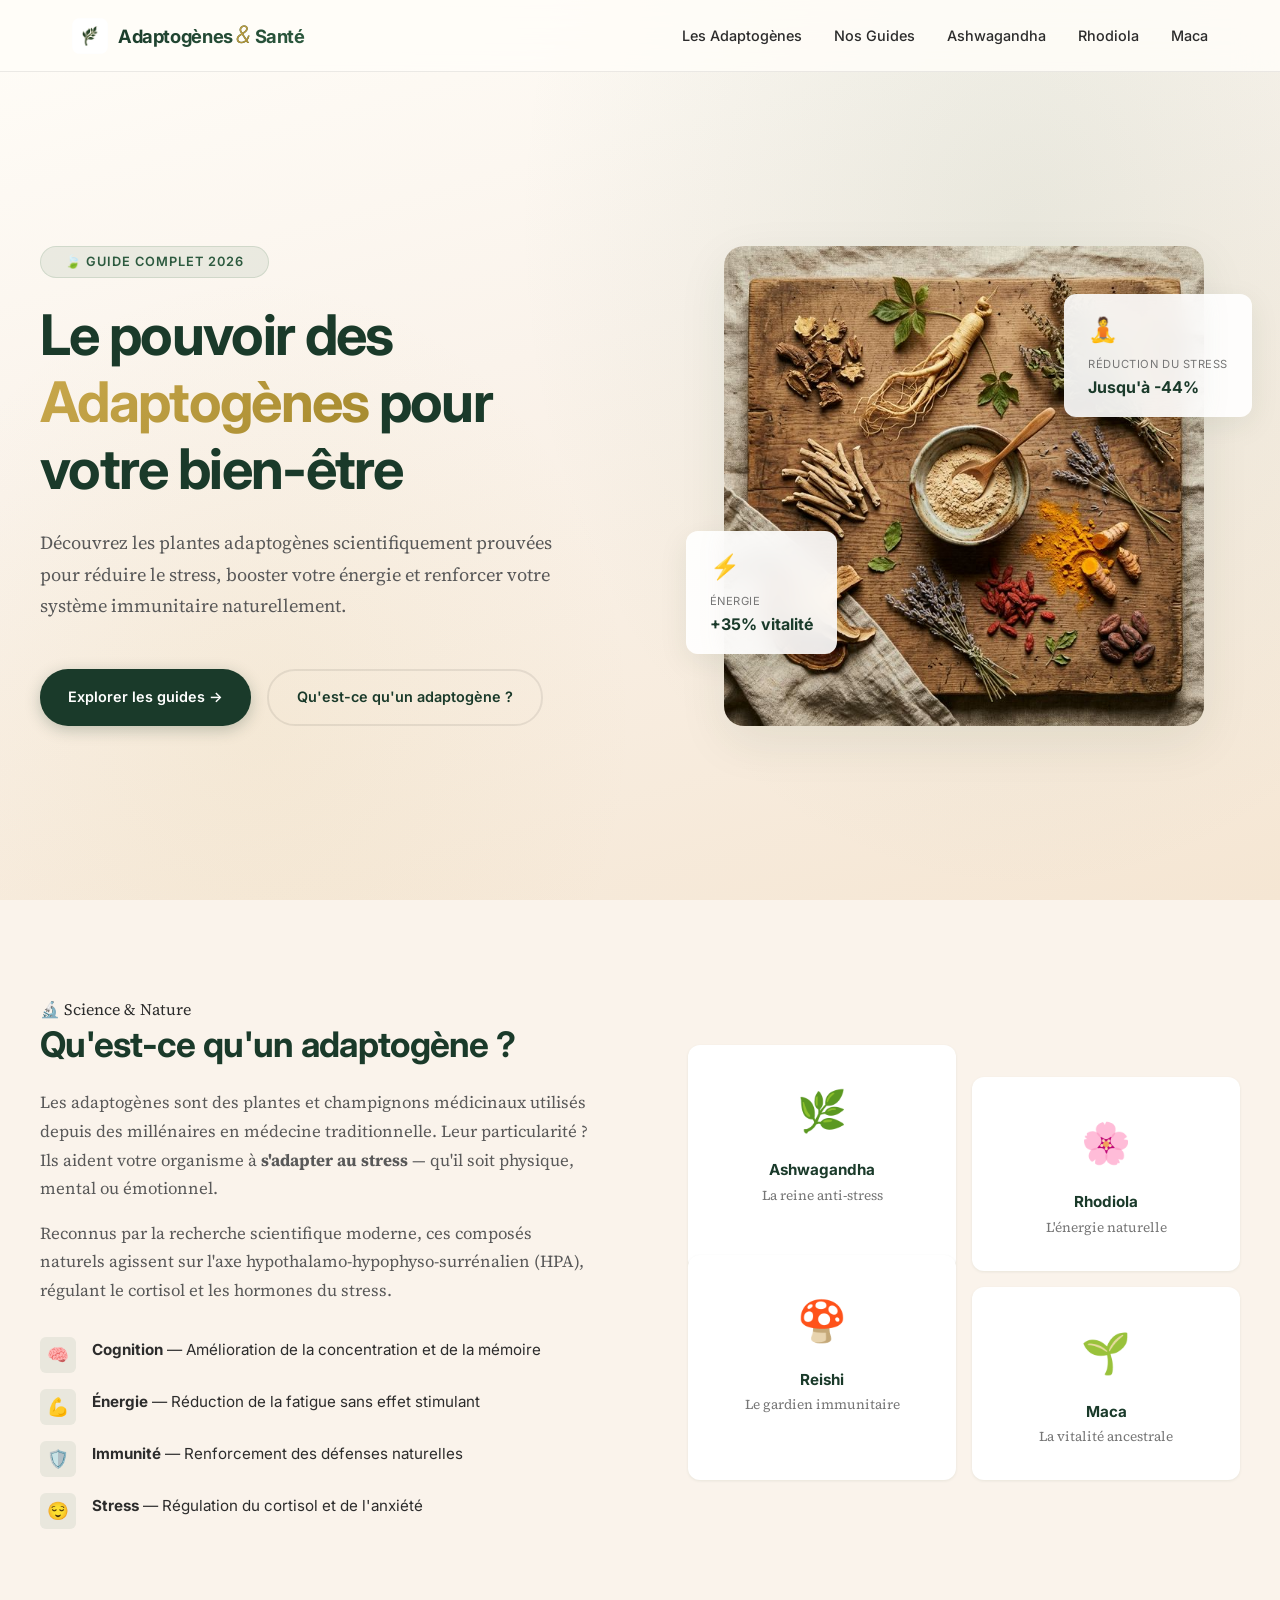
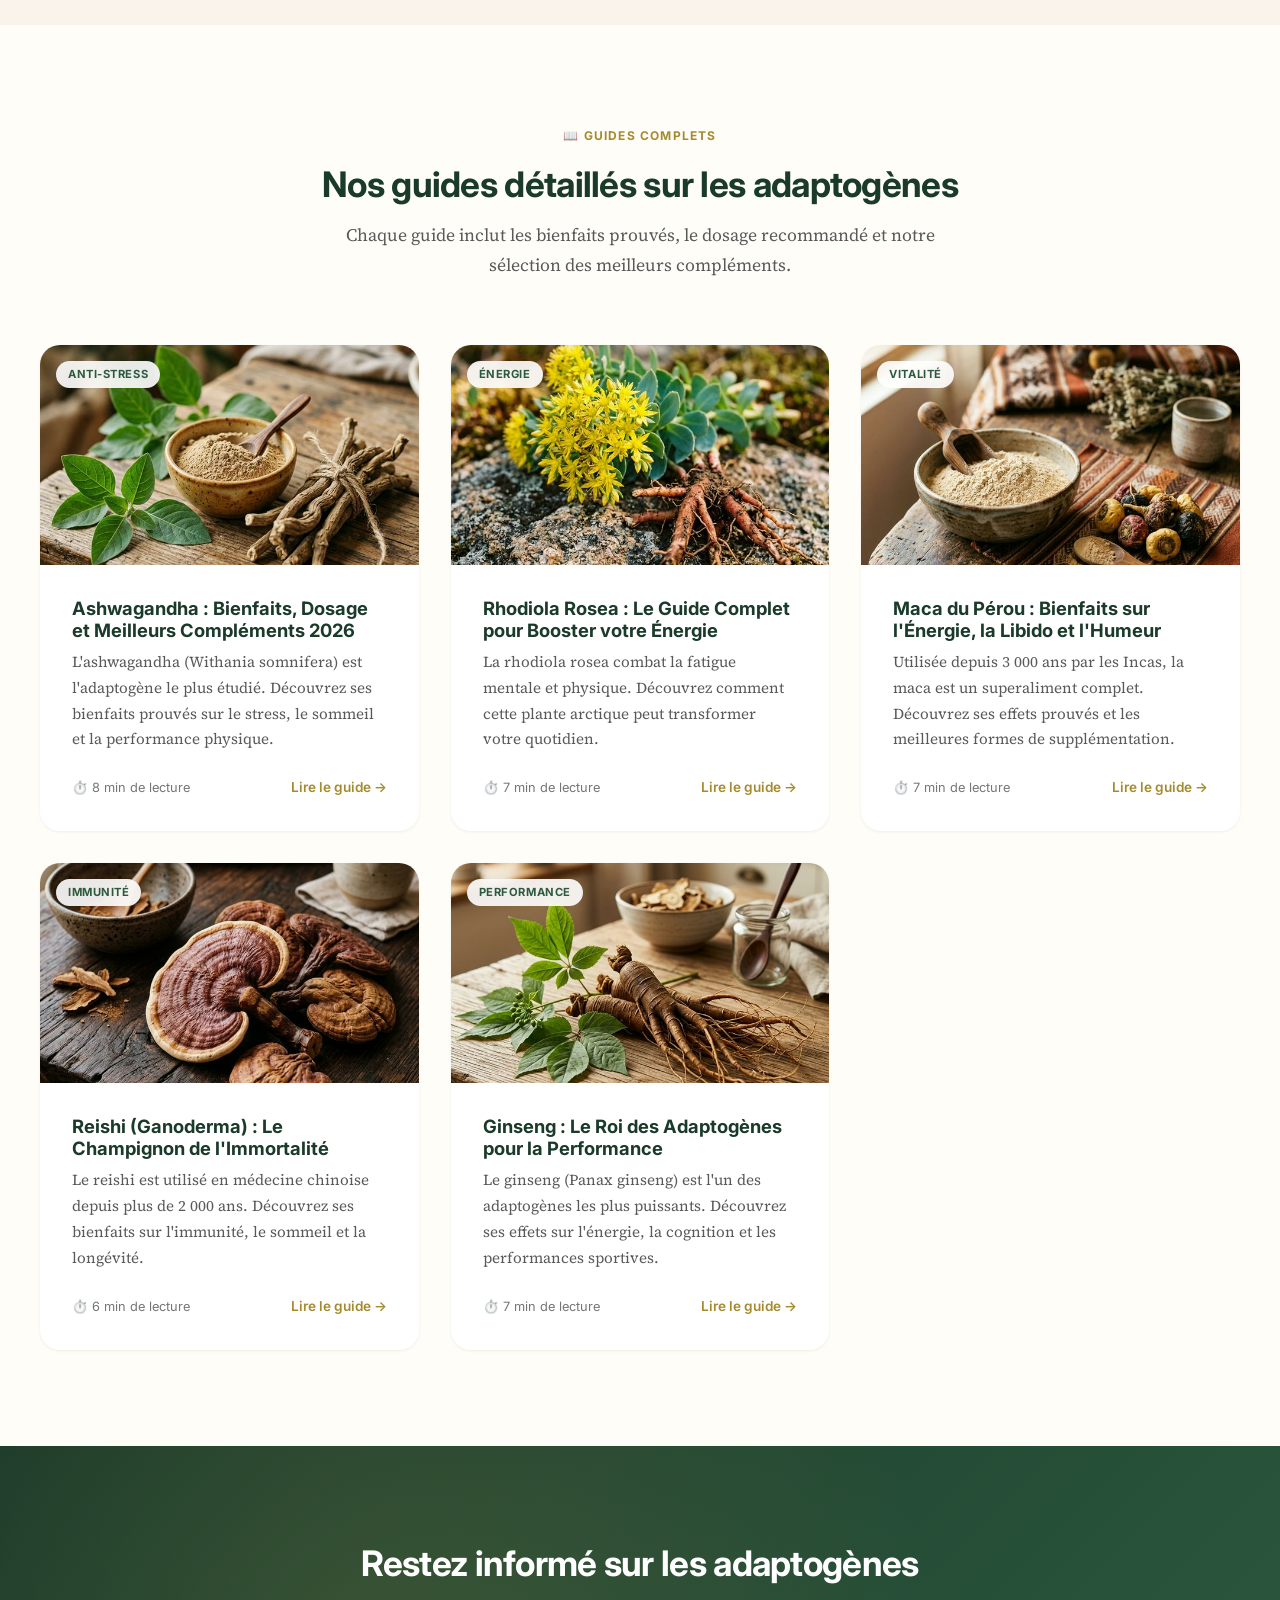
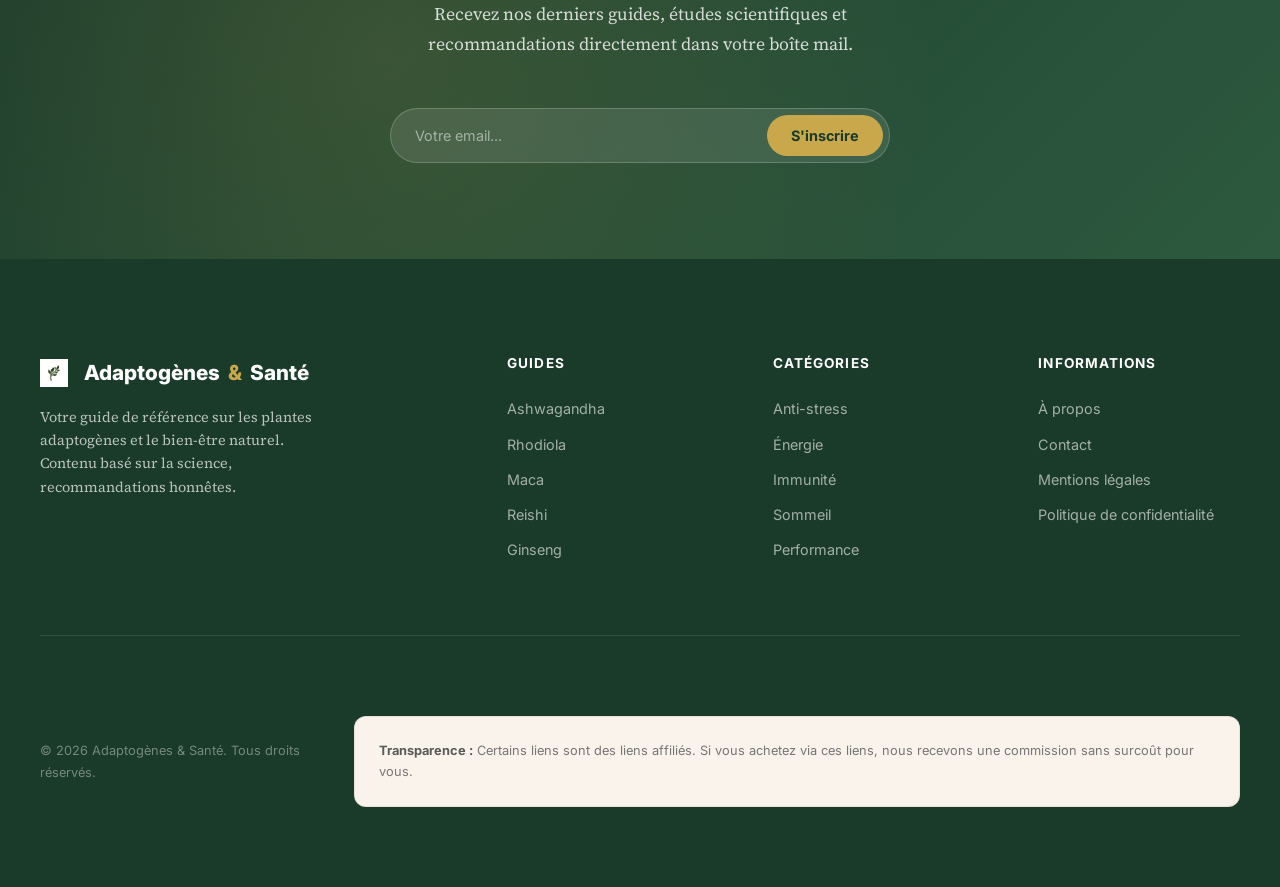
==== commit 9b0bafaa: "amelioration accessibilite" ====
--- a/index.html
+++ b/index.html
@@ -67,219 +67,224 @@
     </div>
   </nav>
 
-  <!-- Hero Section -->
-  <section class="hero" id="hero">
-    <div class="hero-content">
-      <div class="hero-text">
-        <div class="hero-badge">🍃 Guide Complet 2026</div>
-        <h1>Le pouvoir des <span class="highlight">Adaptogènes</span> pour votre bien-être</h1>
-        <p class="hero-description">
-          Découvrez les plantes adaptogènes scientifiquement prouvées pour réduire le stress,
-          booster votre énergie et renforcer votre système immunitaire naturellement.
+  <main>
+    <!-- Hero Section -->
+    <section class="hero" id="hero">
+      <div class="hero-content">
+        <div class="hero-text">
+          <div class="hero-badge">🍃 Guide Complet 2026</div>
+          <h1>Le pouvoir des <span class="highlight">Adaptogènes</span> pour votre bien-être</h1>
+          <p class="hero-description">
+            Découvrez les plantes adaptogènes scientifiquement prouvées pour réduire le stress,
+            booster votre énergie et renforcer votre système immunitaire naturellement.
+          </p>
+          <div class="hero-cta">
+            <a href="#articles" class="btn btn-primary">Explorer les guides →</a>
+            <a href="#adaptogens" class="btn btn-secondary">Qu'est-ce qu'un adaptogène ?</a>
+          </div>
+        </div>
+        <div class="hero-visual">
+          <div class="hero-image-wrapper">
+            <img src="images/hero.png" alt="Collection d'herbes et plantes adaptogènes naturelles" width="480"
+              height="480">
+            <div class="hero-float-card card-1">
+              <div class="card-emoji">🧘</div>
+              <div class="card-label">Réduction du stress</div>
+              <div class="card-value">Jusqu'à -44%</div>
+            </div>
+            <div class="hero-float-card card-2">
+              <div class="card-emoji">⚡</div>
+              <div class="card-label">Énergie</div>
+              <div class="card-value">+35% vitalité</div>
+            </div>
+          </div>
+        </div>
+      </div>
+    </section>
+
+    <!-- What are Adaptogens -->
+    <section class="section section-alt" id="adaptogens">
+      <div class="adaptogens-intro">
+        <div class="adaptogens-intro-text reveal">
+          <div class="section-badge">🔬 Science & Nature</div>
+          <h2>Qu'est-ce qu'un adaptogène ?</h2>
+          <p>
+            Les adaptogènes sont des plantes et champignons médicinaux utilisés depuis des millénaires en médecine
+            traditionnelle. Leur particularité ? Ils aident votre organisme à <strong>s'adapter au stress</strong> —
+            qu'il soit physique, mental ou émotionnel.
+          </p>
+          <p>
+            Reconnus par la recherche scientifique moderne, ces composés naturels agissent sur l'axe
+            hypothalamo-hypophyso-surrénalien (HPA), régulant le cortisol et les hormones du stress.
+          </p>
+          <ul class="benefit-list">
+            <li>
+              <span class="benefit-icon">🧠</span>
+              <span><strong>Cognition</strong> — Amélioration de la concentration et de la mémoire</span>
+            </li>
+            <li>
+              <span class="benefit-icon">💪</span>
+              <span><strong>Énergie</strong> — Réduction de la fatigue sans effet stimulant</span>
+            </li>
+            <li>
+              <span class="benefit-icon">🛡️</span>
+              <span><strong>Immunité</strong> — Renforcement des défenses naturelles</span>
+            </li>
+            <li>
+              <span class="benefit-icon">😌</span>
+              <span><strong>Stress</strong> — Régulation du cortisol et de l'anxiété</span>
+            </li>
+          </ul>
+        </div>
+        <div class="adaptogens-visual reveal">
+          <div class="visual-card">
+            <div class="card-icon">🌿</div>
+            <h3>Ashwagandha</h3>
+            <p>La reine anti-stress</p>
+          </div>
+          <div class="visual-card">
+            <div class="card-icon">🌸</div>
+            <h3>Rhodiola</h3>
+            <p>L'énergie naturelle</p>
+          </div>
+          <div class="visual-card">
+            <div class="card-icon">🍄</div>
+            <h3>Reishi</h3>
+            <p>Le gardien immunitaire</p>
+          </div>
+          <div class="visual-card">
+            <div class="card-icon">🌱</div>
+            <h3>Maca</h3>
+            <p>La vitalité ancestrale</p>
+          </div>
+        </div>
+      </div>
+    </section>
+
+    <!-- Articles Grid -->
+    <section class="section" id="articles">
+      <div class="section-header reveal">
+        <div class="section-badge">📖 Guides Complets</div>
+        <h2>Nos guides détaillés sur les adaptogènes</h2>
+        <p>Chaque guide inclut les bienfaits prouvés, le dosage recommandé et notre sélection des meilleurs compléments.
         </p>
-        <div class="hero-cta">
-          <a href="#articles" class="btn btn-primary">Explorer les guides →</a>
-          <a href="#adaptogens" class="btn btn-secondary">Qu'est-ce qu'un adaptogène ?</a>
-        </div>
-      </div>
-      <div class="hero-visual">
-        <div class="hero-image-wrapper">
-          <img src="images/hero.png" alt="Collection d'herbes et plantes adaptogènes naturelles" width="480"
-            height="480">
-          <div class="hero-float-card card-1">
-            <div class="card-emoji">🧘</div>
-            <div class="card-label">Réduction du stress</div>
-            <div class="card-value">Jusqu'à -44%</div>
-          </div>
-          <div class="hero-float-card card-2">
-            <div class="card-emoji">⚡</div>
-            <div class="card-label">Énergie</div>
-            <div class="card-value">+35% vitalité</div>
-          </div>
-        </div>
-      </div>
-    </div>
-  </section>
-
-  <!-- What are Adaptogens -->
-  <section class="section section-alt" id="adaptogens">
-    <div class="adaptogens-intro">
-      <div class="adaptogens-intro-text reveal">
-        <div class="section-badge">🔬 Science & Nature</div>
-        <h2>Qu'est-ce qu'un adaptogène ?</h2>
-        <p>
-          Les adaptogènes sont des plantes et champignons médicinaux utilisés depuis des millénaires en médecine
-          traditionnelle. Leur particularité ? Ils aident votre organisme à <strong>s'adapter au stress</strong> —
-          qu'il soit physique, mental ou émotionnel.
-        </p>
-        <p>
-          Reconnus par la recherche scientifique moderne, ces composés naturels agissent sur l'axe
-          hypothalamo-hypophyso-surrénalien (HPA), régulant le cortisol et les hormones du stress.
-        </p>
-        <ul class="benefit-list">
-          <li>
-            <span class="benefit-icon">🧠</span>
-            <span><strong>Cognition</strong> — Amélioration de la concentration et de la mémoire</span>
-          </li>
-          <li>
-            <span class="benefit-icon">💪</span>
-            <span><strong>Énergie</strong> — Réduction de la fatigue sans effet stimulant</span>
-          </li>
-          <li>
-            <span class="benefit-icon">🛡️</span>
-            <span><strong>Immunité</strong> — Renforcement des défenses naturelles</span>
-          </li>
-          <li>
-            <span class="benefit-icon">😌</span>
-            <span><strong>Stress</strong> — Régulation du cortisol et de l'anxiété</span>
-          </li>
-        </ul>
-      </div>
-      <div class="adaptogens-visual reveal">
-        <div class="visual-card">
-          <div class="card-icon">🌿</div>
-          <h4>Ashwagandha</h4>
-          <p>La reine anti-stress</p>
-        </div>
-        <div class="visual-card">
-          <div class="card-icon">🌸</div>
-          <h4>Rhodiola</h4>
-          <p>L'énergie naturelle</p>
-        </div>
-        <div class="visual-card">
-          <div class="card-icon">🍄</div>
-          <h4>Reishi</h4>
-          <p>Le gardien immunitaire</p>
-        </div>
-        <div class="visual-card">
-          <div class="card-icon">🌱</div>
-          <h4>Maca</h4>
-          <p>La vitalité ancestrale</p>
-        </div>
-      </div>
-    </div>
-  </section>
-
-  <!-- Articles Grid -->
-  <section class="section" id="articles">
-    <div class="section-header reveal">
-      <div class="section-badge">📖 Guides Complets</div>
-      <h2>Nos guides détaillés sur les adaptogènes</h2>
-      <p>Chaque guide inclut les bienfaits prouvés, le dosage recommandé et notre sélection des meilleurs compléments.
-      </p>
-    </div>
-
-    <div class="articles-grid">
-
-      <!-- Ashwagandha Card -->
-      <article class="article-card reveal">
-        <div class="article-card-image">
-          <img src="images/ashwagandha.png" alt="Ashwagandha root and powder" loading="lazy">
-          <span class="article-card-tag">Anti-stress</span>
-        </div>
-        <div class="article-card-body">
-          <h3><a href="articles/ashwagandha.html">Ashwagandha : Bienfaits, Dosage et Meilleurs Compléments 2026</a></h3>
-          <p class="article-card-excerpt">
-            L'ashwagandha (Withania somnifera) est l'adaptogène le plus étudié. Découvrez ses bienfaits prouvés sur le
-            stress, le sommeil et la performance physique.
-          </p>
-          <div class="article-card-meta">
-            <span class="read-time">⏱️ 8 min de lecture</span>
-            <a href="articles/ashwagandha.html" class="read-more-link">Lire le guide →</a>
-          </div>
-        </div>
-      </article>
-
-      <!-- Rhodiola Card -->
-      <article class="article-card reveal">
-        <div class="article-card-image">
-          <img src="images/rhodiola.png" alt="Rhodiola rosea plant" loading="lazy">
-          <span class="article-card-tag">Énergie</span>
-        </div>
-        <div class="article-card-body">
-          <h3><a href="articles/rhodiola.html">Rhodiola Rosea : Le Guide Complet pour Booster votre Énergie</a></h3>
-          <p class="article-card-excerpt">
-            La rhodiola rosea combat la fatigue mentale et physique. Découvrez comment cette plante arctique peut
-            transformer votre quotidien.
-          </p>
-          <div class="article-card-meta">
-            <span class="read-time">⏱️ 7 min de lecture</span>
-            <a href="articles/rhodiola.html" class="read-more-link">Lire le guide →</a>
-          </div>
-        </div>
-      </article>
-
-      <!-- Maca Card -->
-      <article class="article-card reveal">
-        <div class="article-card-image">
-          <img src="images/maca.png" alt="Maca root and powder" loading="lazy">
-          <span class="article-card-tag">Vitalité</span>
-        </div>
-        <div class="article-card-body">
-          <h3><a href="articles/maca.html">Maca du Pérou : Bienfaits sur l'Énergie, la Libido et l'Humeur</a></h3>
-          <p class="article-card-excerpt">
-            Utilisée depuis 3 000 ans par les Incas, la maca est un superaliment complet. Découvrez ses effets prouvés
-            et les meilleures formes de supplémentation.
-          </p>
-          <div class="article-card-meta">
-            <span class="read-time">⏱️ 7 min de lecture</span>
-            <a href="articles/maca.html" class="read-more-link">Lire le guide →</a>
-          </div>
-        </div>
-      </article>
-
-      <!-- Reishi Card -->
-      <article class="article-card reveal">
-        <div class="article-card-image">
-          <img src="images/reishi.png" alt="Reishi mushroom" loading="lazy">
-          <span class="article-card-tag">Immunité</span>
-        </div>
-        <div class="article-card-body">
-          <h3><a href="articles/reishi.html">Reishi (Ganoderma) : Le Champignon de l'Immortalité</a></h3>
-          <p class="article-card-excerpt">
-            Le reishi est utilisé en médecine chinoise depuis plus de 2 000 ans. Découvrez ses bienfaits sur l'immunité,
-            le sommeil et la longévité.
-          </p>
-          <div class="article-card-meta">
-            <span class="read-time">⏱️ 6 min de lecture</span>
-            <a href="articles/reishi.html" class="read-more-link">Lire le guide →</a>
-          </div>
-        </div>
-      </article>
-
-      <!-- Ginseng Card -->
-      <article class="article-card reveal">
-        <div class="article-card-image">
-          <img src="images/ginseng.png" alt="Fresh ginseng root" loading="lazy">
-          <span class="article-card-tag">Performance</span>
-        </div>
-        <div class="article-card-body">
-          <h3><a href="articles/ginseng.html">Ginseng : Le Roi des Adaptogènes pour la Performance</a></h3>
-          <p class="article-card-excerpt">
-            Le ginseng (Panax ginseng) est l'un des adaptogènes les plus puissants. Découvrez ses effets sur l'énergie,
-            la cognition et les performances sportives.
-          </p>
-          <div class="article-card-meta">
-            <span class="read-time">⏱️ 7 min de lecture</span>
-            <a href="articles/ginseng.html" class="read-more-link">Lire le guide →</a>
-          </div>
-        </div>
-      </article>
-
-    </div>
-  </section>
-
-  <!-- CTA / Newsletter -->
-  <section class="cta-section" id="newsletter">
-    <h2>Restez informé sur les adaptogènes</h2>
-    <p>Recevez nos derniers guides, études scientifiques et recommandations directement dans votre boîte mail.</p>
-    <div class="newsletter">
-      <form class="newsletter-form" id="newsletterForm">
-        <input type="email" placeholder="Votre email..." required aria-label="Adresse email">
-        <button type="submit" class="btn">S'inscrire</button>
-      </form>
-    </div>
-  </section>
+      </div>
+
+      <div class="articles-grid">
+
+        <!-- Ashwagandha Card -->
+        <article class="article-card reveal">
+          <div class="article-card-image">
+            <img src="images/ashwagandha.png" alt="Ashwagandha root and powder" loading="lazy">
+            <span class="article-card-tag">Anti-stress</span>
+          </div>
+          <div class="article-card-body">
+            <h3><a href="articles/ashwagandha.html">Ashwagandha : Bienfaits, Dosage et Meilleurs Compléments 2026</a>
+            </h3>
+            <p class="article-card-excerpt">
+              L'ashwagandha (Withania somnifera) est l'adaptogène le plus étudié. Découvrez ses bienfaits prouvés sur le
+              stress, le sommeil et la performance physique.
+            </p>
+            <div class="article-card-meta">
+              <span class="read-time">⏱️ 8 min de lecture</span>
+              <a href="articles/ashwagandha.html" class="read-more-link">Lire le guide →</a>
+            </div>
+          </div>
+        </article>
+
+        <!-- Rhodiola Card -->
+        <article class="article-card reveal">
+          <div class="article-card-image">
+            <img src="images/rhodiola.png" alt="Rhodiola rosea plant" loading="lazy">
+            <span class="article-card-tag">Énergie</span>
+          </div>
+          <div class="article-card-body">
+            <h3><a href="articles/rhodiola.html">Rhodiola Rosea : Le Guide Complet pour Booster votre Énergie</a></h3>
+            <p class="article-card-excerpt">
+              La rhodiola rosea combat la fatigue mentale et physique. Découvrez comment cette plante arctique peut
+              transformer votre quotidien.
+            </p>
+            <div class="article-card-meta">
+              <span class="read-time">⏱️ 7 min de lecture</span>
+              <a href="articles/rhodiola.html" class="read-more-link">Lire le guide →</a>
+            </div>
+          </div>
+        </article>
+
+        <!-- Maca Card -->
+        <article class="article-card reveal">
+          <div class="article-card-image">
+            <img src="images/maca.png" alt="Maca root and powder" loading="lazy">
+            <span class="article-card-tag">Vitalité</span>
+          </div>
+          <div class="article-card-body">
+            <h3><a href="articles/maca.html">Maca du Pérou : Bienfaits sur l'Énergie, la Libido et l'Humeur</a></h3>
+            <p class="article-card-excerpt">
+              Utilisée depuis 3 000 ans par les Incas, la maca est un superaliment complet. Découvrez ses effets prouvés
+              et les meilleures formes de supplémentation.
+            </p>
+            <div class="article-card-meta">
+              <span class="read-time">⏱️ 7 min de lecture</span>
+              <a href="articles/maca.html" class="read-more-link">Lire le guide →</a>
+            </div>
+          </div>
+        </article>
+
+        <!-- Reishi Card -->
+        <article class="article-card reveal">
+          <div class="article-card-image">
+            <img src="images/reishi.png" alt="Reishi mushroom" loading="lazy">
+            <span class="article-card-tag">Immunité</span>
+          </div>
+          <div class="article-card-body">
+            <h3><a href="articles/reishi.html">Reishi (Ganoderma) : Le Champignon de l'Immortalité</a></h3>
+            <p class="article-card-excerpt">
+              Le reishi est utilisé en médecine chinoise depuis plus de 2 000 ans. Découvrez ses bienfaits sur
+              l'immunité,
+              le sommeil et la longévité.
+            </p>
+            <div class="article-card-meta">
+              <span class="read-time">⏱️ 6 min de lecture</span>
+              <a href="articles/reishi.html" class="read-more-link">Lire le guide →</a>
+            </div>
+          </div>
+        </article>
+
+        <!-- Ginseng Card -->
+        <article class="article-card reveal">
+          <div class="article-card-image">
+            <img src="images/ginseng.png" alt="Fresh ginseng root" loading="lazy">
+            <span class="article-card-tag">Performance</span>
+          </div>
+          <div class="article-card-body">
+            <h3><a href="articles/ginseng.html">Ginseng : Le Roi des Adaptogènes pour la Performance</a></h3>
+            <p class="article-card-excerpt">
+              Le ginseng (Panax ginseng) est l'un des adaptogènes les plus puissants. Découvrez ses effets sur
+              l'énergie,
+              la cognition et les performances sportives.
+            </p>
+            <div class="article-card-meta">
+              <span class="read-time">⏱️ 7 min de lecture</span>
+              <a href="articles/ginseng.html" class="read-more-link">Lire le guide →</a>
+            </div>
+          </div>
+        </article>
+
+      </div>
+    </section>
+
+    <!-- CTA / Newsletter -->
+    <section class="cta-section" id="newsletter">
+      <h2>Restez informé sur les adaptogènes</h2>
+      <p>Recevez nos derniers guides, études scientifiques et recommandations directement dans votre boîte mail.</p>
+      <div class="newsletter">
+        <form class="newsletter-form" id="newsletterForm">
+          <input type="email" placeholder="Votre email..." required aria-label="Adresse email">
+          <button type="submit" class="btn">S'inscrire</button>
+        </form>
+      </div>
+    </section>
+  </main>
 
   <!-- Footer -->
   <footer class="footer">
--- a/css/style.css
+++ b/css/style.css
@@ -19,8 +19,8 @@
   --color-gold-dark: #a68a2e;
   --color-earth: #8b6f47;
   --color-text: #2c2c2c;
-  --color-text-light: #6b6b6b;
-  --color-text-muted: #999999;
+  --color-text-light: #595959;
+  --color-text-muted: #767676;
   --color-white: #ffffff;
   --color-border: rgba(0, 0, 0, 0.08);
   --color-shadow: rgba(26, 58, 42, 0.08);
@@ -590,7 +590,7 @@
   margin-bottom: var(--space-md);
 }
 
-.visual-card h4 {
+.visual-card h3 {
   margin-bottom: var(--space-xs);
   font-size: 0.95rem;
 }
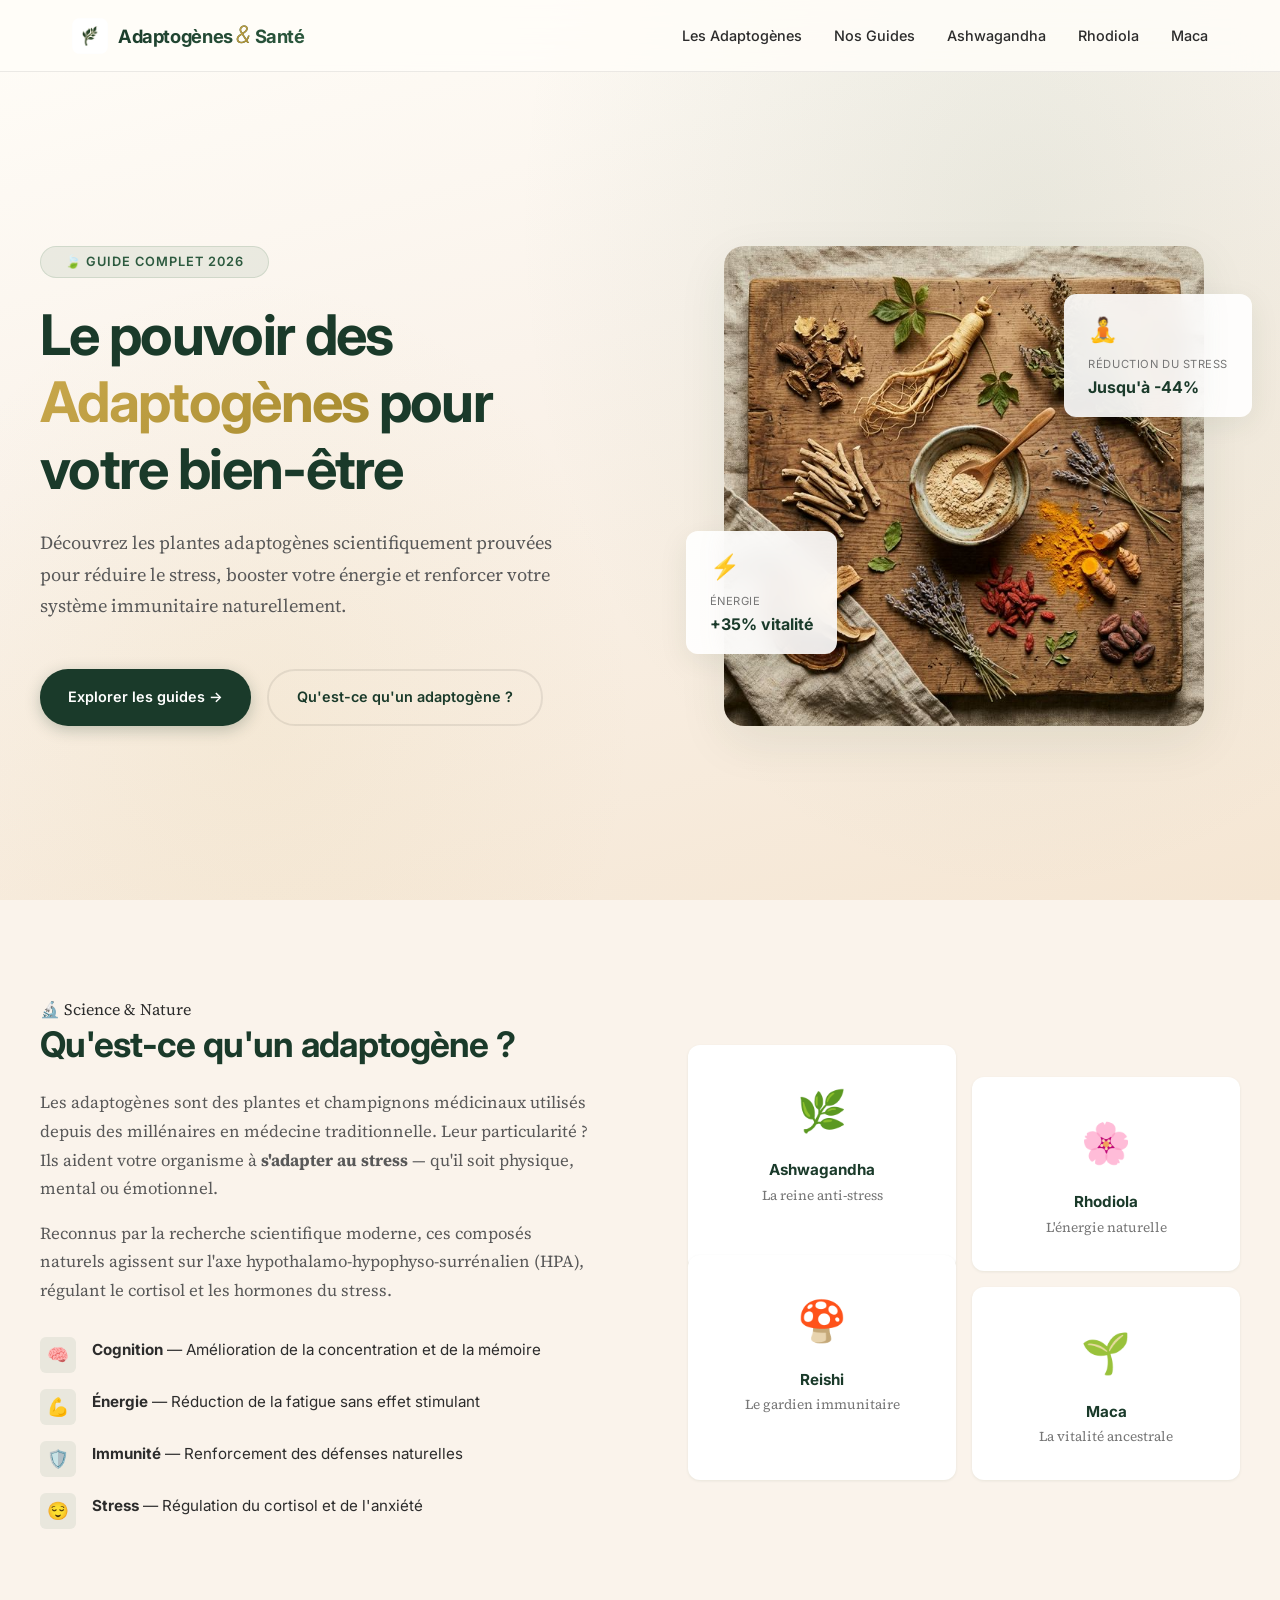
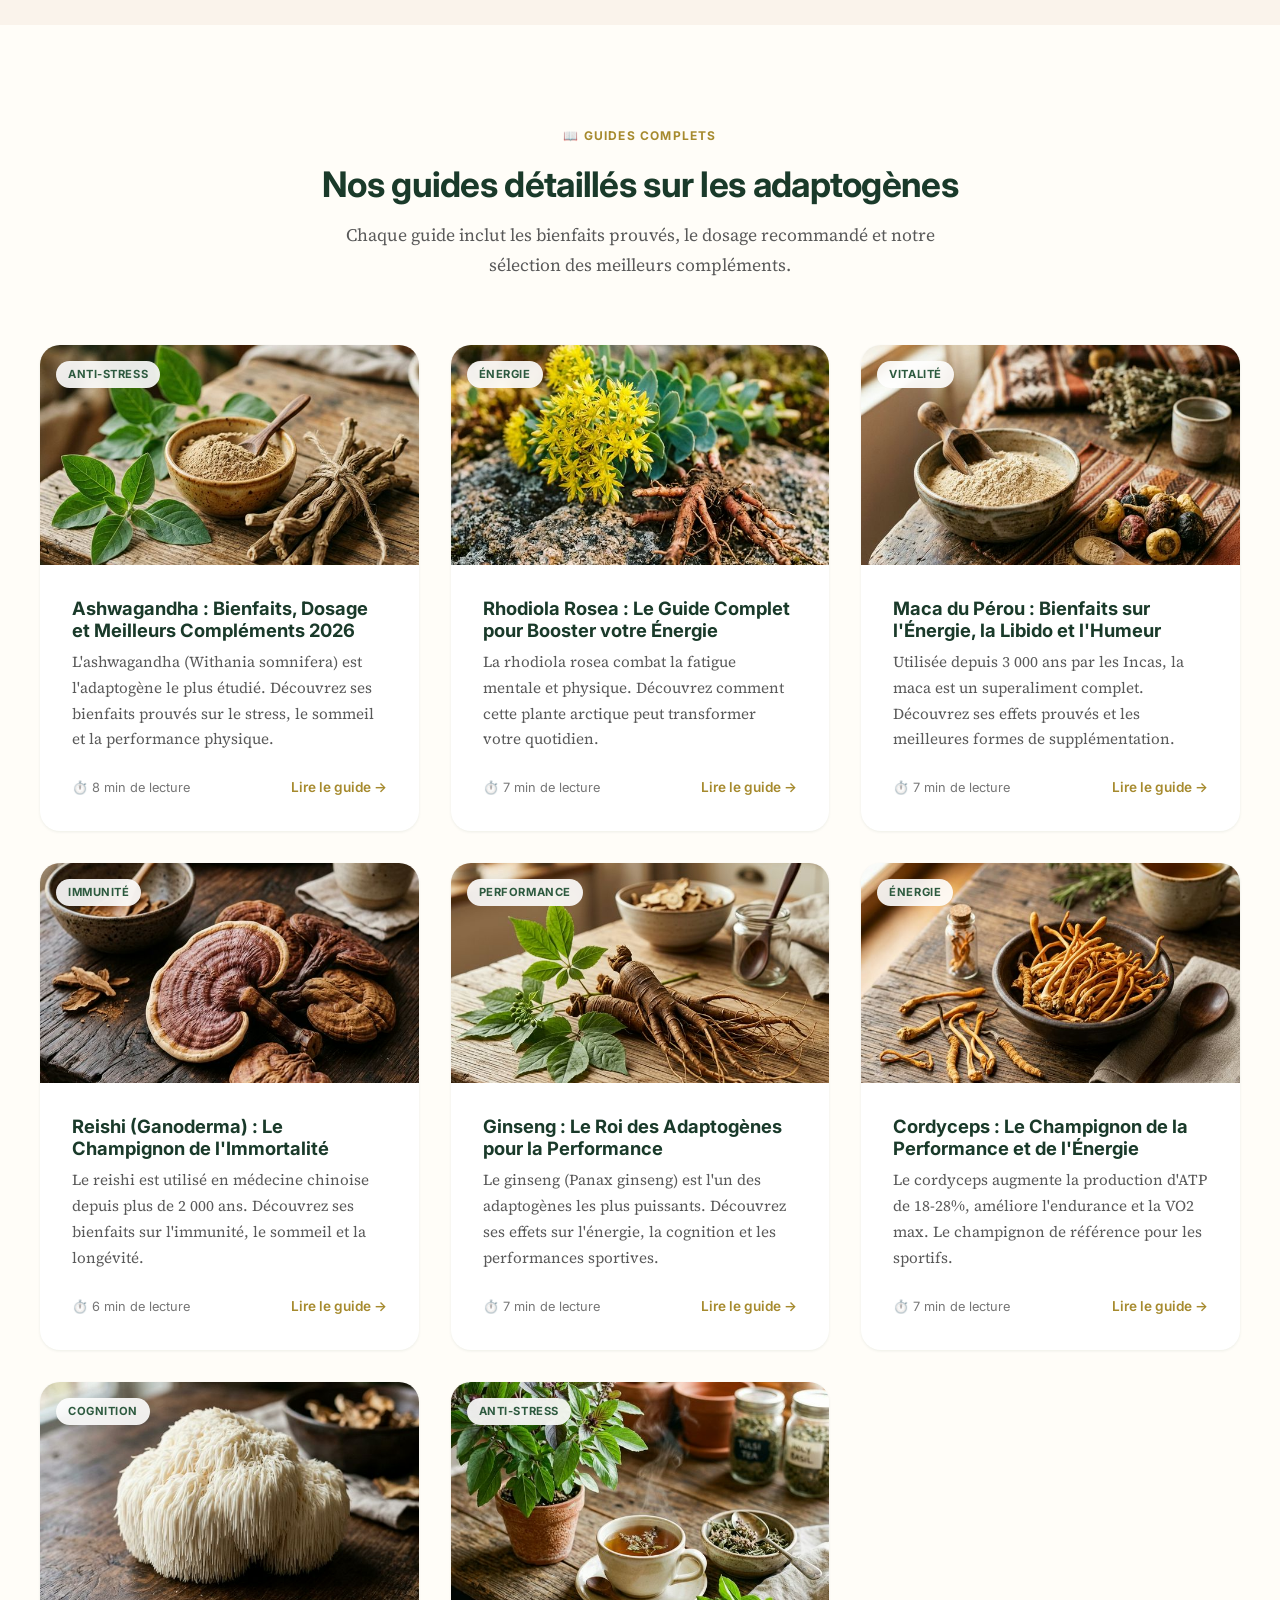
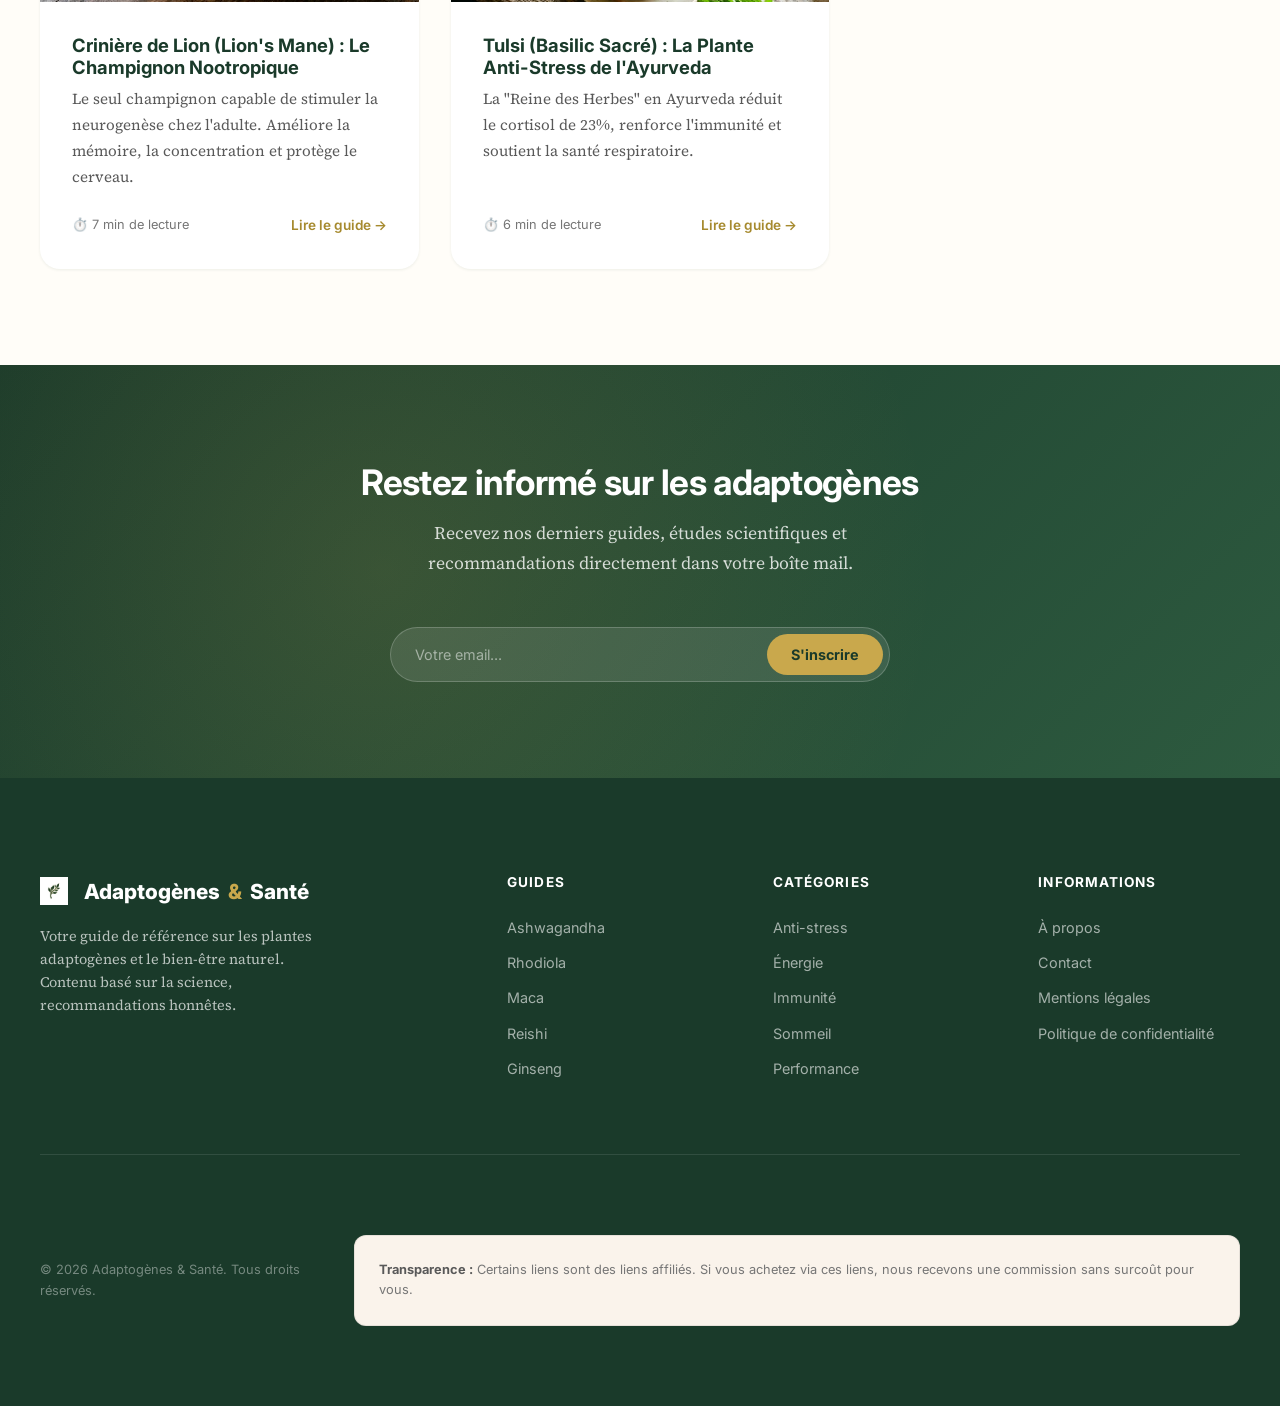
==== commit 5c84688f: "Ajout 3 nouveaux superaliments" ====
--- a/index.html
+++ b/index.html
@@ -4,6 +4,7 @@
 <head>
   <meta charset="UTF-8">
   <meta name="viewport" content="width=device-width, initial-scale=1.0">
+  <meta name="google-site-verification" content="WqTJktWMN5g8sDTtK3nlK8eDMbqUvQowWEj452rS_Zg" />
   <title>Adaptogènes & Santé — Guide Complet des Plantes Adaptogènes pour le Bien-être</title>
   <meta name="description"
     content="Découvrez les meilleurs adaptogènes naturels : ashwagandha, rhodiola, maca, reishi et ginseng. Guide complet, bienfaits prouvés et comparatifs des meilleurs compléments 2026.">
@@ -20,7 +21,7 @@
   <meta property="og:locale" content="fr_FR">
 
   <!-- Canonical -->
-  <link rel="canonical" href="https://adaptogenes-sante.github.io/">
+  <link rel="canonical" href="https://skymoontv.github.io/adaptogenes-sante/">
 
   <!-- Preconnect for Google Fonts (performance) -->
   <link rel="preconnect" href="https://fonts.googleapis.com">
@@ -38,7 +39,7 @@
     "@type": "WebSite",
     "name": "Adaptogènes & Santé",
     "description": "Guide complet des plantes adaptogènes pour le bien-être et la santé naturelle",
-    "url": "https://adaptogenes-sante.github.io/"
+    "url": "https://skymoontv.github.io/adaptogenes-sante/"
   }
   </script>
 </head>
@@ -270,6 +271,60 @@
           </div>
         </article>
 
+        <article class="article-card reveal">
+          <div class="article-card-image">
+            <img src="images/cordyceps.png" alt="Cordyceps séchés" loading="lazy">
+            <span class="article-card-tag">Énergie</span>
+          </div>
+          <div class="article-card-body">
+            <h3><a href="articles/cordyceps.html">Cordyceps : Le Champignon de la Performance et de l'Énergie</a></h3>
+            <p class="article-card-excerpt">
+              Le cordyceps augmente la production d'ATP de 18-28%, améliore l'endurance et la VO2 max. Le champignon
+              de référence pour les sportifs.
+            </p>
+            <div class="article-card-meta">
+              <span class="read-time">⏱️ 7 min de lecture</span>
+              <a href="articles/cordyceps.html" class="read-more-link">Lire le guide →</a>
+            </div>
+          </div>
+        </article>
+
+        <article class="article-card reveal">
+          <div class="article-card-image">
+            <img src="images/criniere-de-lion.png" alt="Champignon Crinière de Lion" loading="lazy">
+            <span class="article-card-tag">Cognition</span>
+          </div>
+          <div class="article-card-body">
+            <h3><a href="articles/criniere-de-lion.html">Crinière de Lion (Lion's Mane) : Le Champignon Nootropique</a></h3>
+            <p class="article-card-excerpt">
+              Le seul champignon capable de stimuler la neurogenèse chez l'adulte. Améliore la mémoire,
+              la concentration et protège le cerveau.
+            </p>
+            <div class="article-card-meta">
+              <span class="read-time">⏱️ 7 min de lecture</span>
+              <a href="articles/criniere-de-lion.html" class="read-more-link">Lire le guide →</a>
+            </div>
+          </div>
+        </article>
+
+        <article class="article-card reveal">
+          <div class="article-card-image">
+            <img src="images/tulsi.png" alt="Tulsi basilic sacré" loading="lazy">
+            <span class="article-card-tag">Anti-stress</span>
+          </div>
+          <div class="article-card-body">
+            <h3><a href="articles/tulsi.html">Tulsi (Basilic Sacré) : La Plante Anti-Stress de l'Ayurveda</a></h3>
+            <p class="article-card-excerpt">
+              La "Reine des Herbes" en Ayurveda réduit le cortisol de 23%, renforce l'immunité et
+              soutient la santé respiratoire.
+            </p>
+            <div class="article-card-meta">
+              <span class="read-time">⏱️ 6 min de lecture</span>
+              <a href="articles/tulsi.html" class="read-more-link">Lire le guide →</a>
+            </div>
+          </div>
+        </article>
+
       </div>
     </section>
 
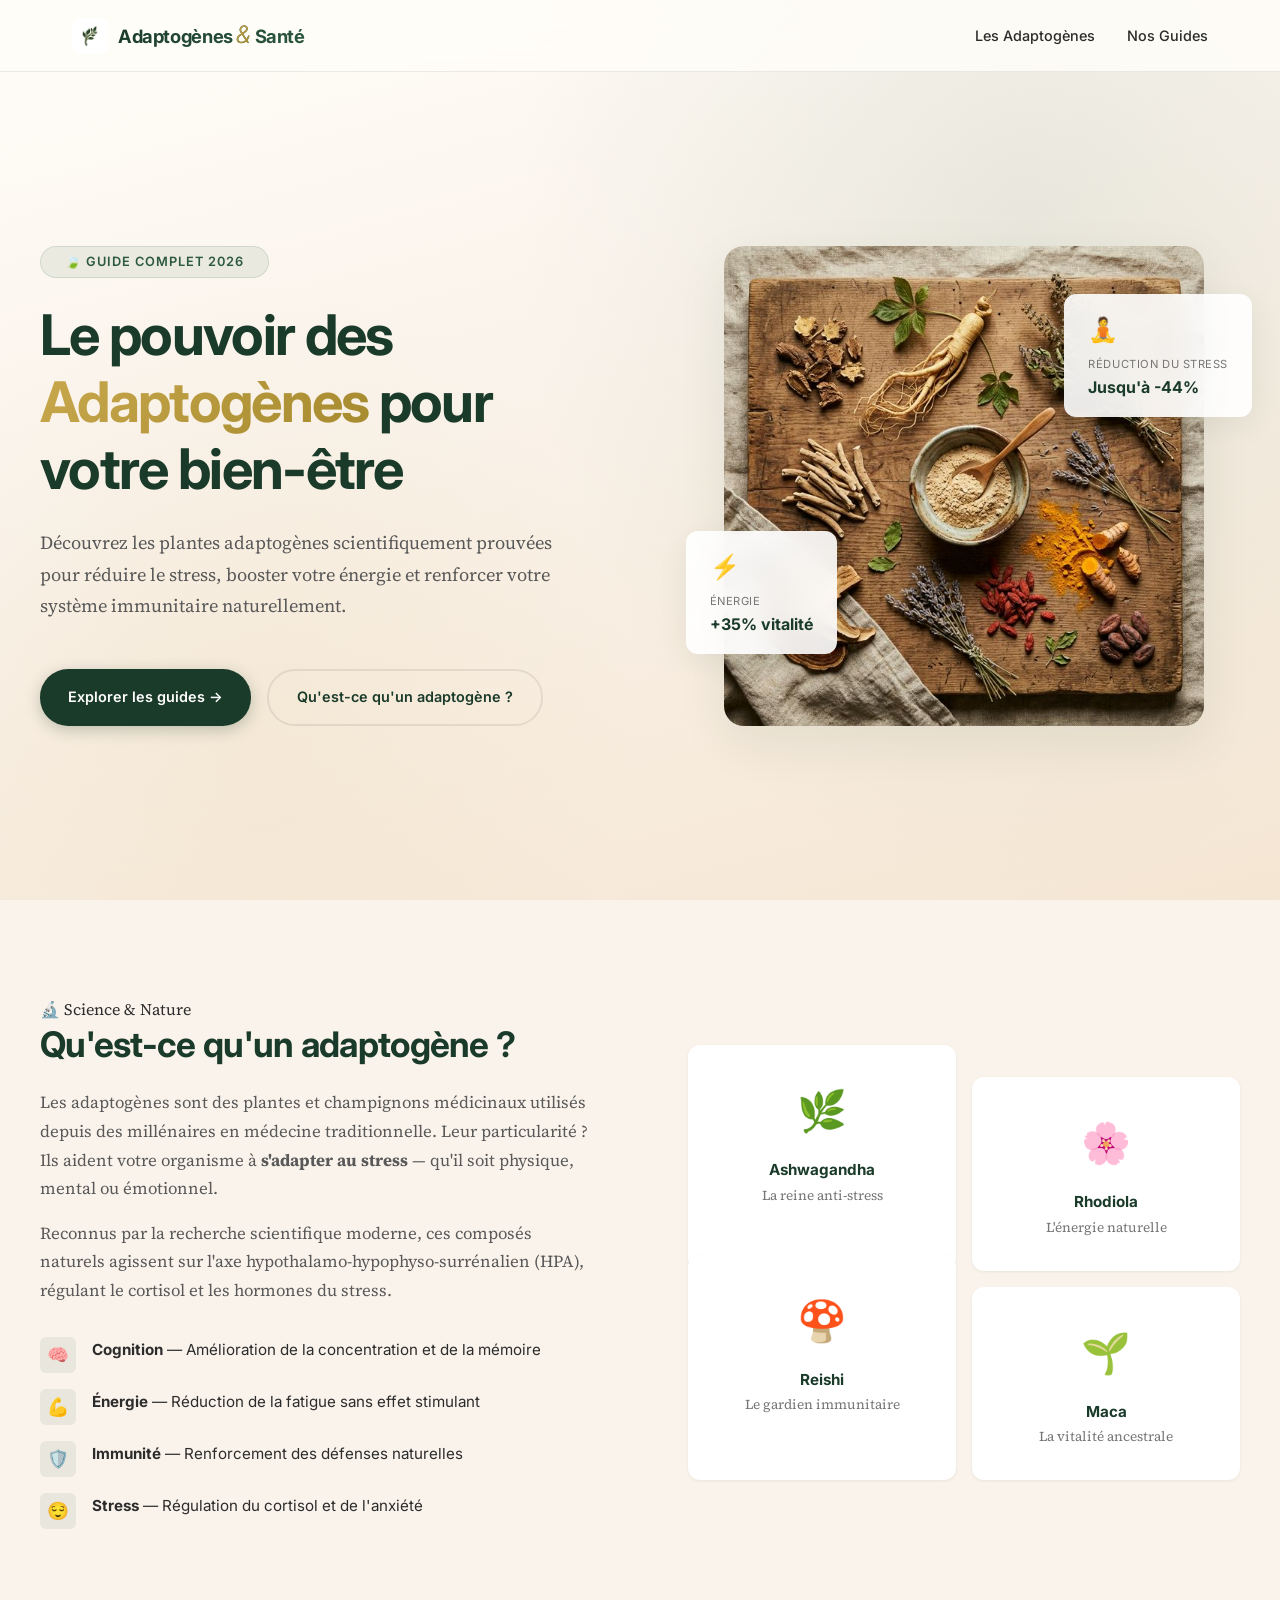
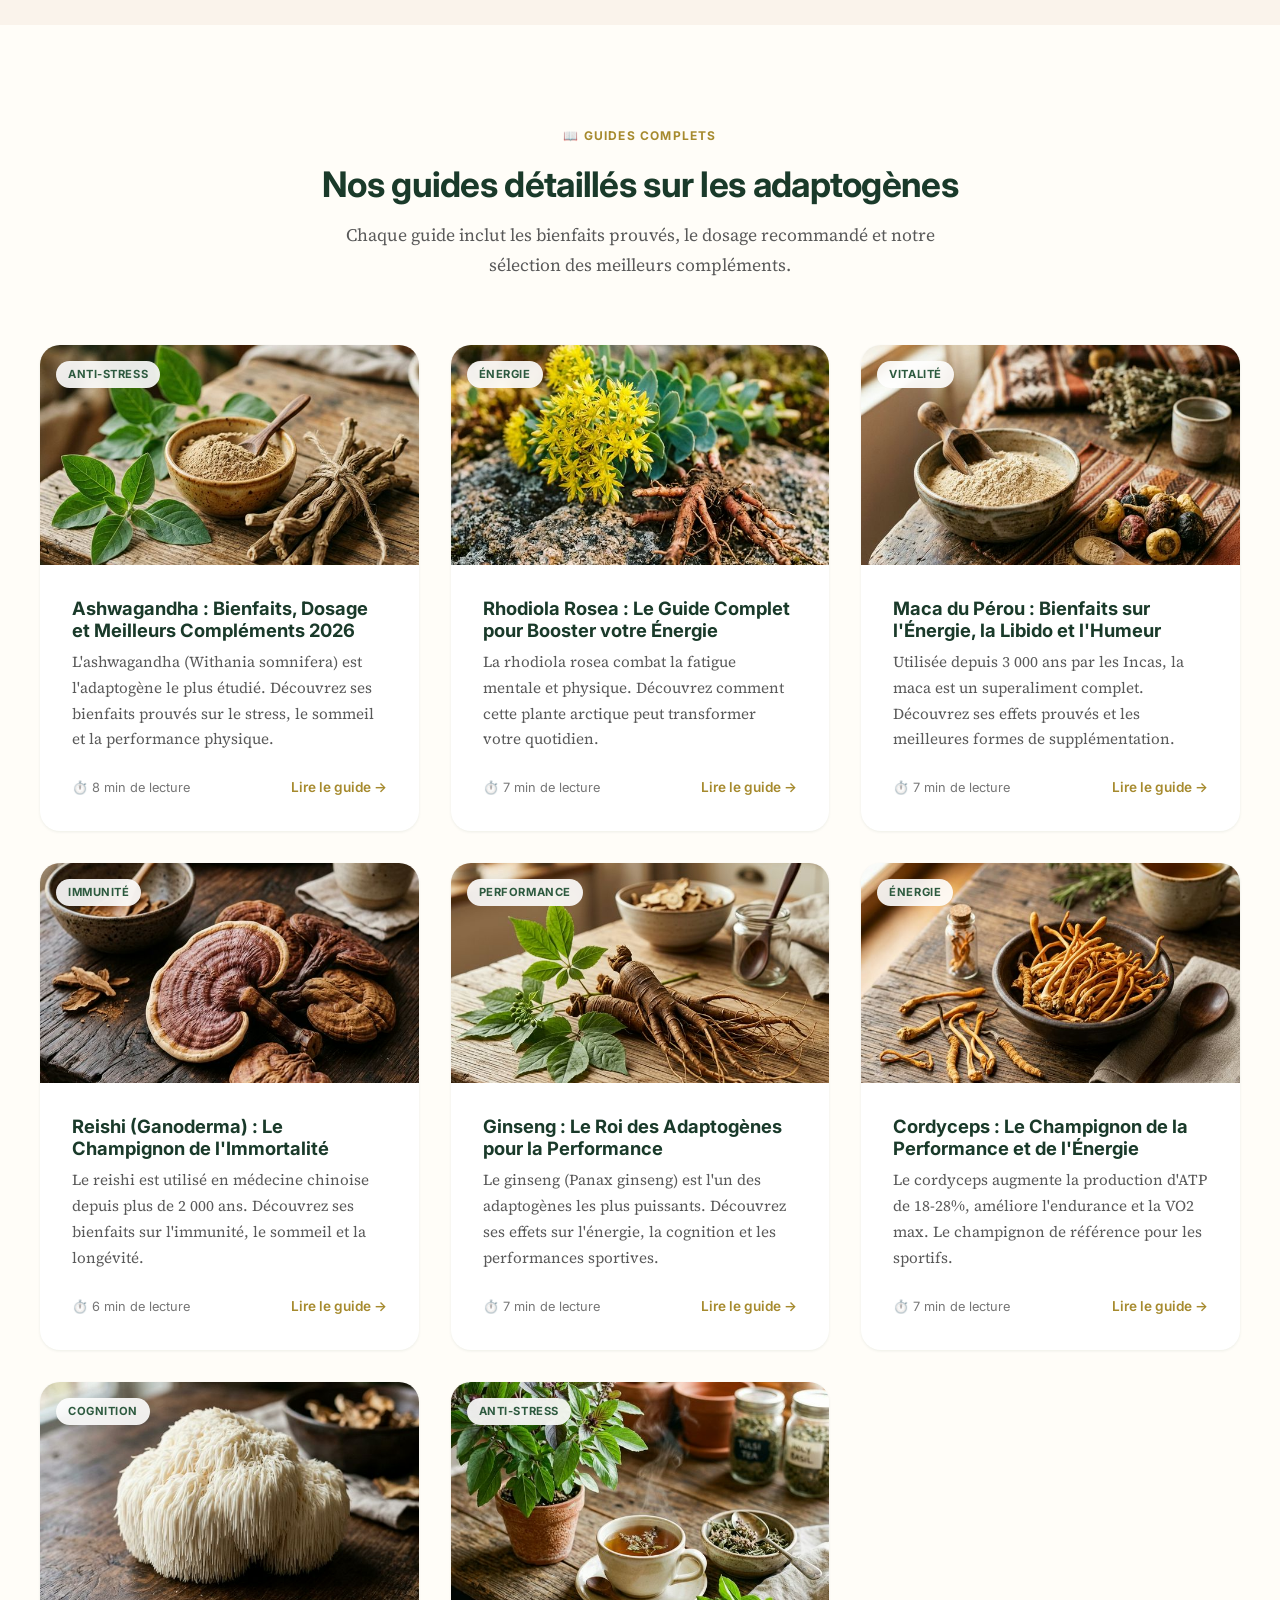
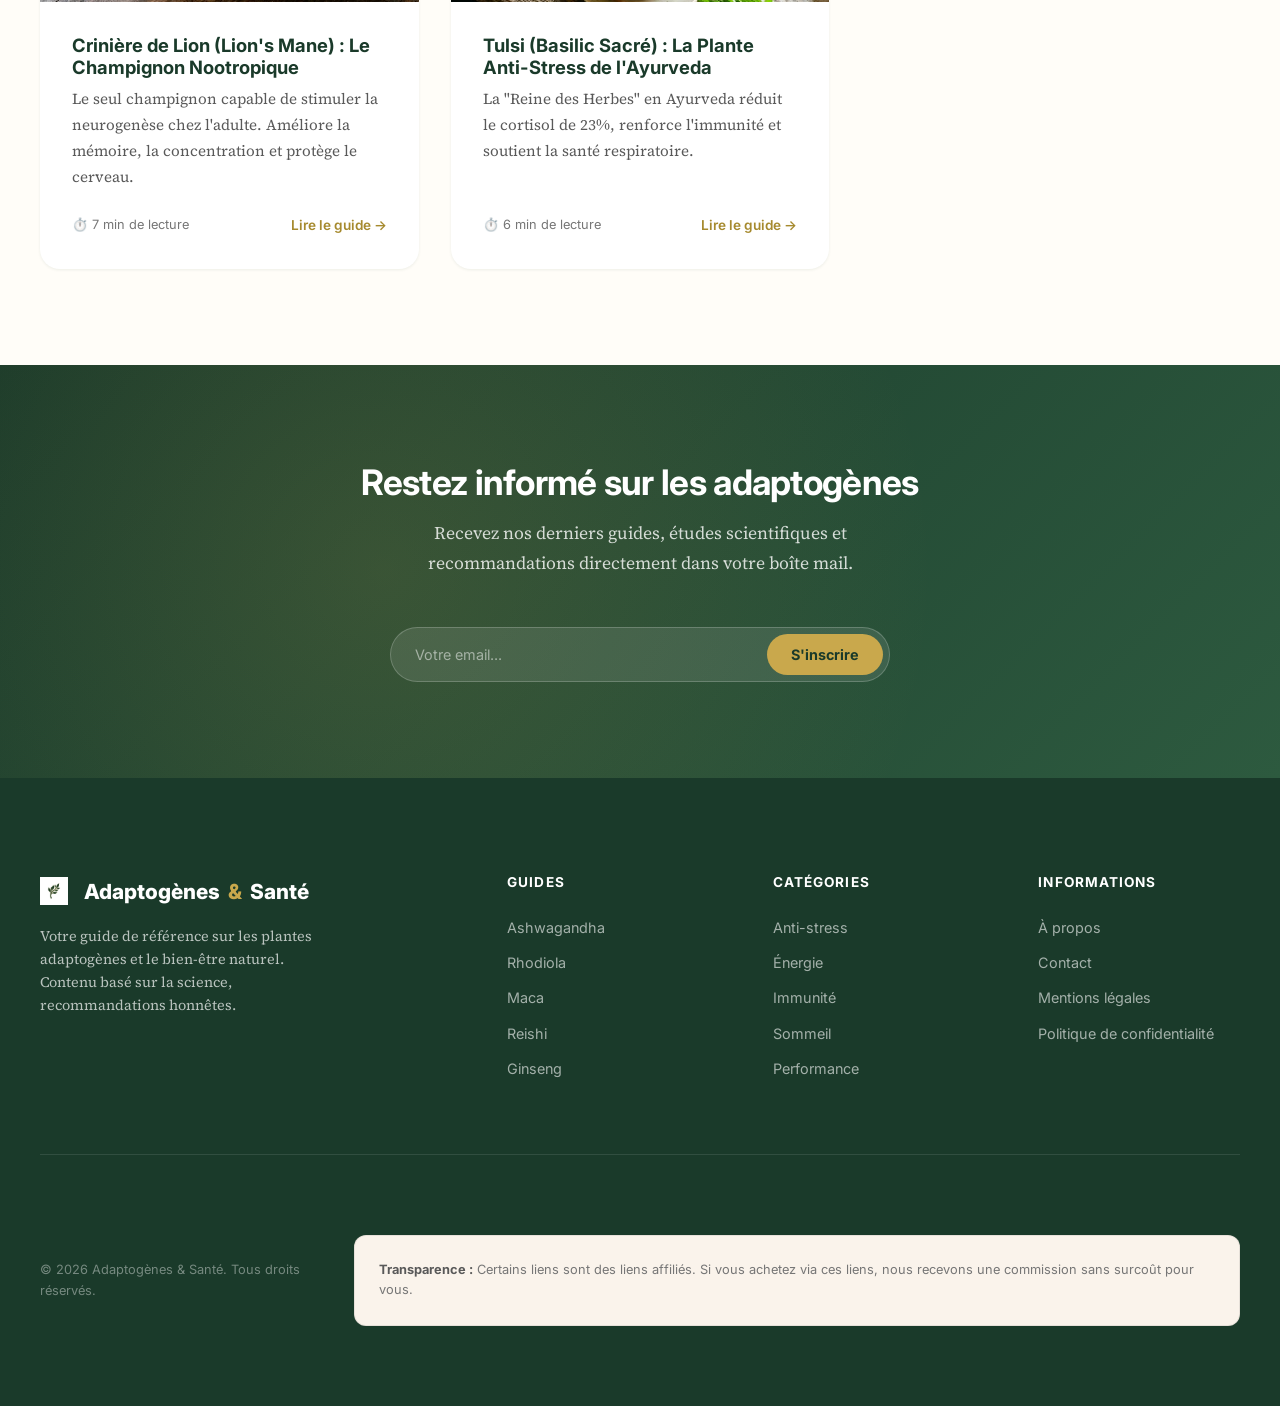
==== commit 6820b7fd: "Changement bar nav" ====
--- a/index.html
+++ b/index.html
@@ -56,9 +56,6 @@
       <ul class="nav-links" id="navLinks">
         <li><a href="#adaptogens">Les Adaptogènes</a></li>
         <li><a href="#articles">Nos Guides</a></li>
-        <li><a href="articles/ashwagandha.html">Ashwagandha</a></li>
-        <li><a href="articles/rhodiola.html">Rhodiola</a></li>
-        <li><a href="articles/maca.html">Maca</a></li>
       </ul>
       <button class="nav-toggle" id="navToggle" aria-label="Menu">
         <span></span>
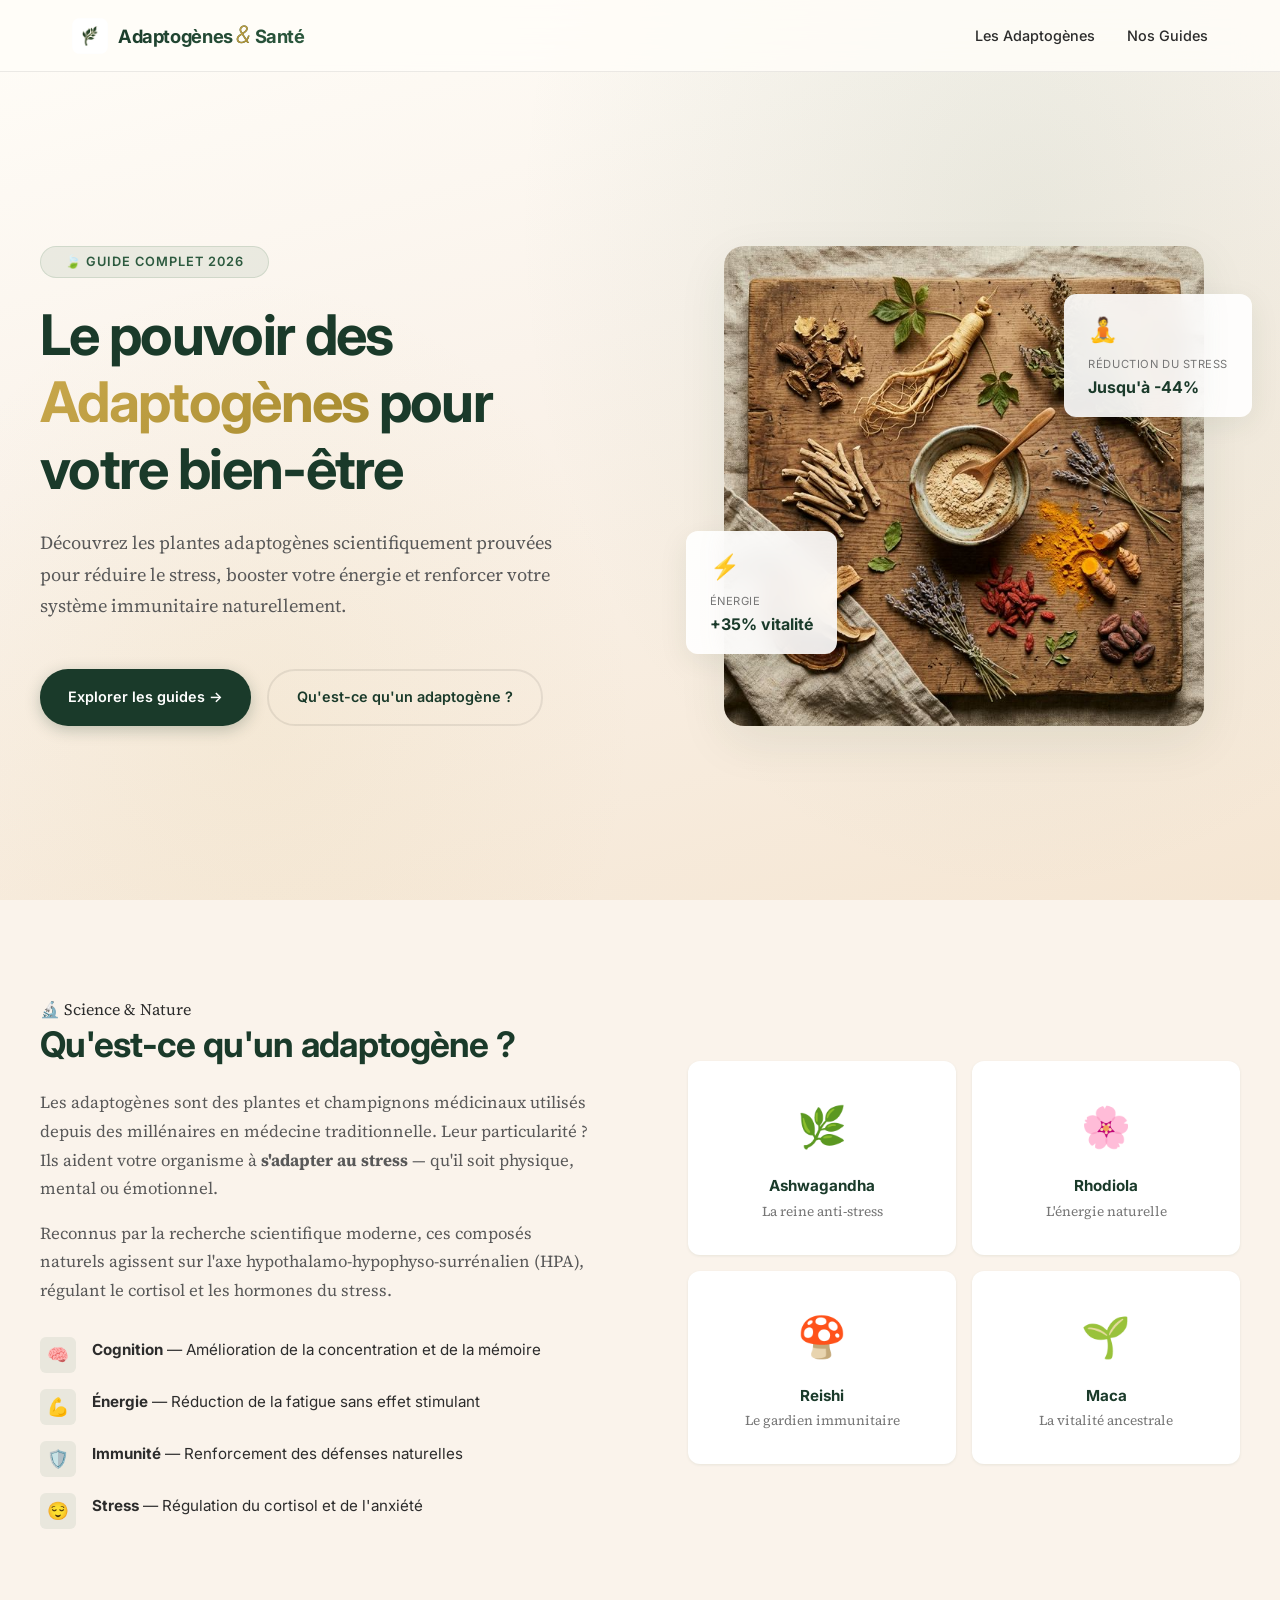
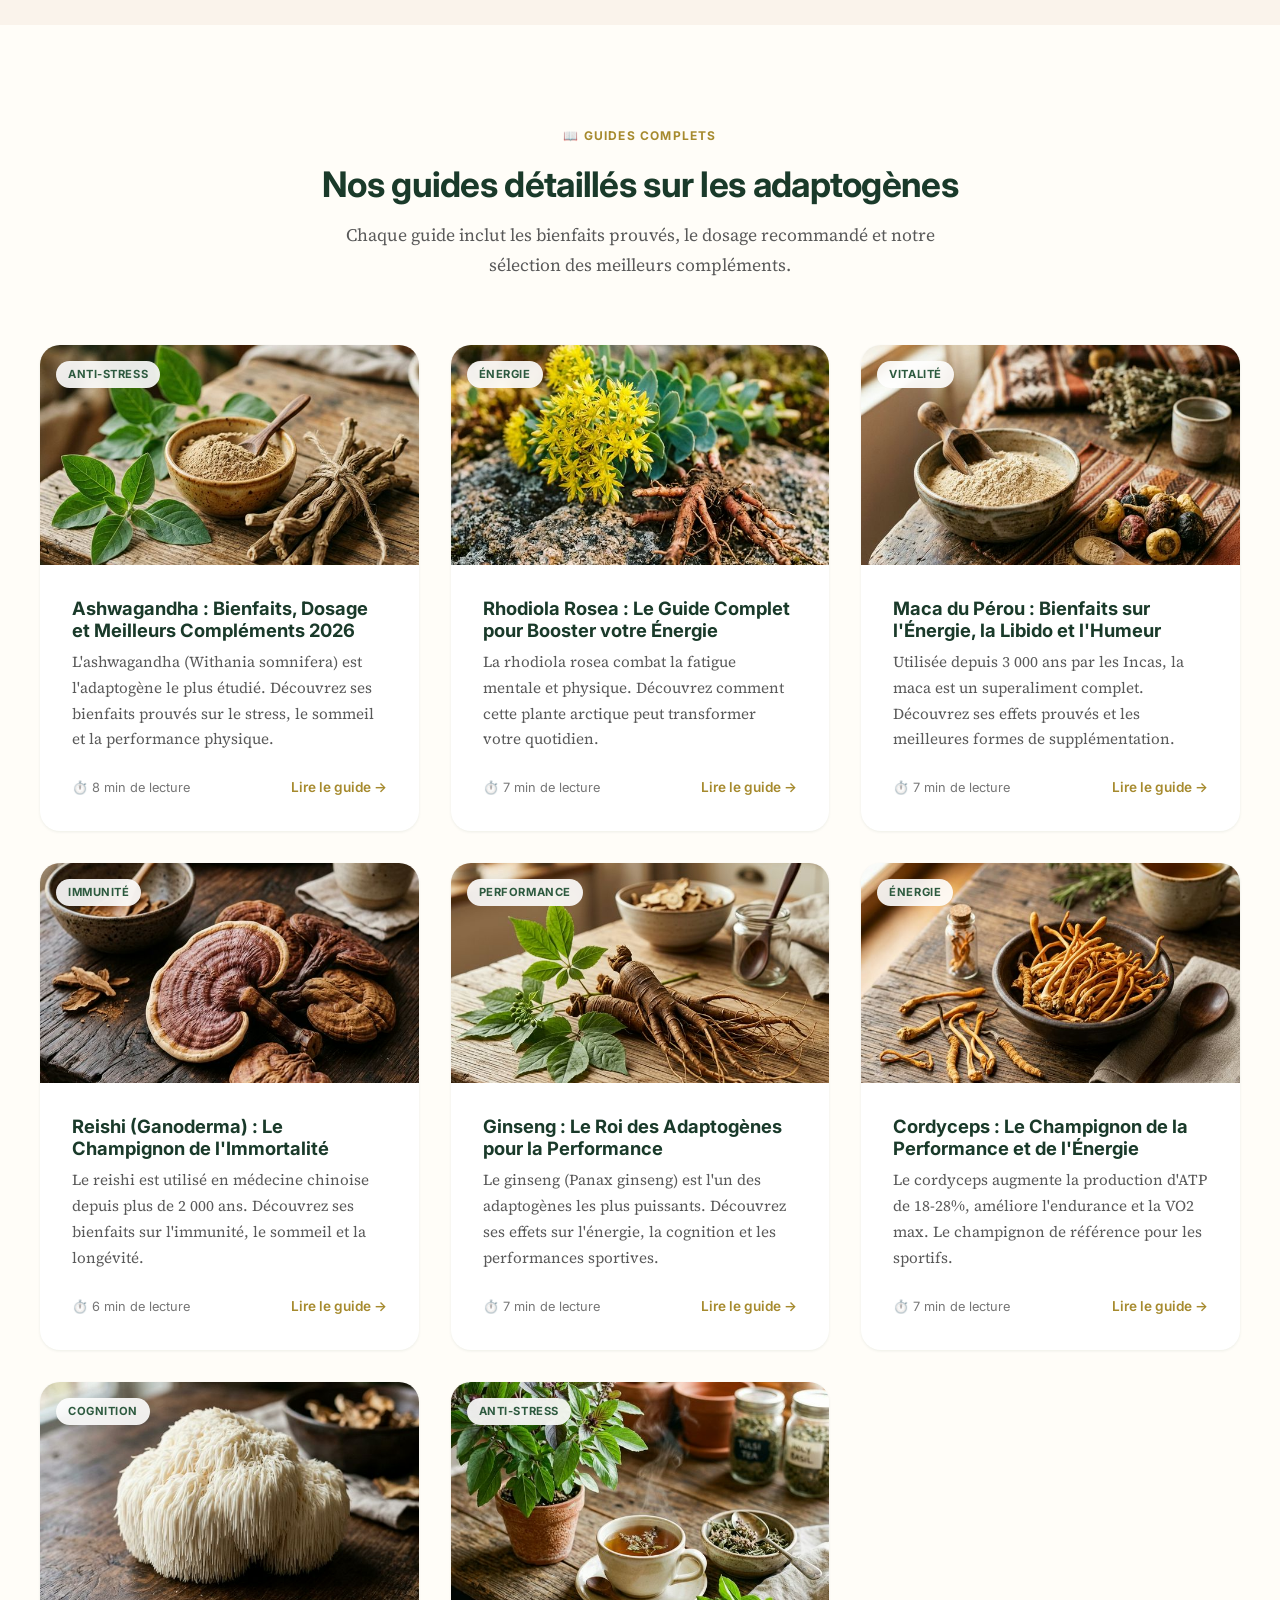
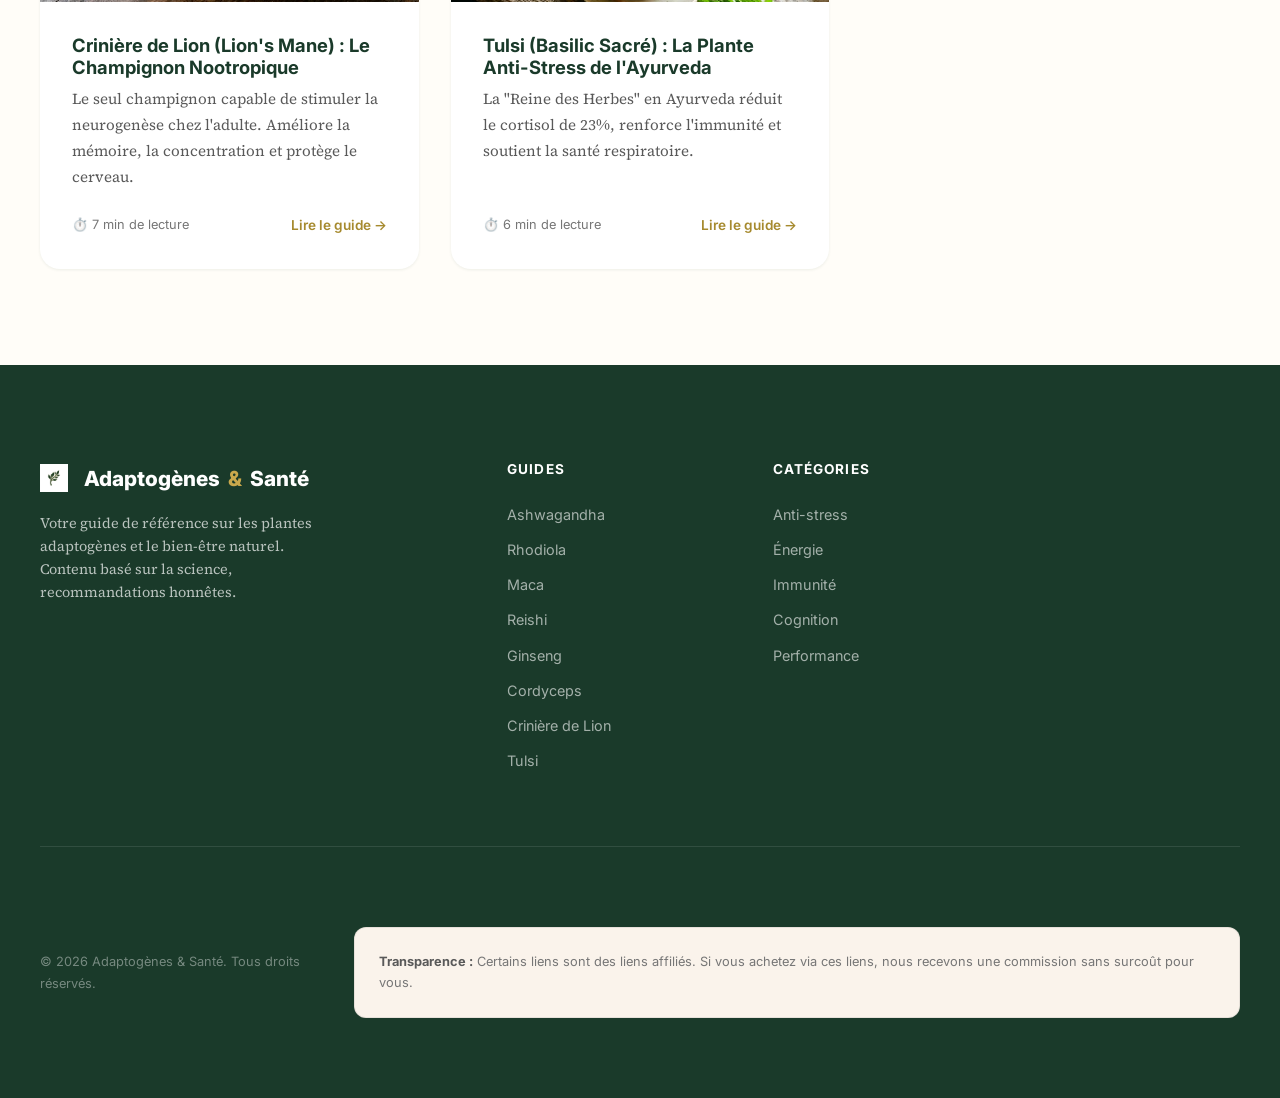
==== commit 563b0f38: "section newsletters enlever + colonne info" ====
--- a/index.html
+++ b/index.html
@@ -325,17 +325,6 @@
       </div>
     </section>
 
-    <!-- CTA / Newsletter -->
-    <section class="cta-section" id="newsletter">
-      <h2>Restez informé sur les adaptogènes</h2>
-      <p>Recevez nos derniers guides, études scientifiques et recommandations directement dans votre boîte mail.</p>
-      <div class="newsletter">
-        <form class="newsletter-form" id="newsletterForm">
-          <input type="email" placeholder="Votre email..." required aria-label="Adresse email">
-          <button type="submit" class="btn">S'inscrire</button>
-        </form>
-      </div>
-    </section>
   </main>
 
   <!-- Footer -->
@@ -356,6 +345,9 @@
           <li><a href="articles/maca.html">Maca</a></li>
           <li><a href="articles/reishi.html">Reishi</a></li>
           <li><a href="articles/ginseng.html">Ginseng</a></li>
+          <li><a href="articles/cordyceps.html">Cordyceps</a></li>
+          <li><a href="articles/criniere-de-lion.html">Crinière de Lion</a></li>
+          <li><a href="articles/tulsi.html">Tulsi</a></li>
         </ul>
       </div>
       <div class="footer-col">
@@ -364,17 +356,8 @@
           <li><a href="#">Anti-stress</a></li>
           <li><a href="#">Énergie</a></li>
           <li><a href="#">Immunité</a></li>
-          <li><a href="#">Sommeil</a></li>
+          <li><a href="#">Cognition</a></li>
           <li><a href="#">Performance</a></li>
-        </ul>
-      </div>
-      <div class="footer-col">
-        <h4>Informations</h4>
-        <ul>
-          <li><a href="#">À propos</a></li>
-          <li><a href="#">Contact</a></li>
-          <li><a href="#">Mentions légales</a></li>
-          <li><a href="#">Politique de confidentialité</a></li>
         </ul>
       </div>
     </div>
--- a/css/style.css
+++ b/css/style.css
@@ -577,14 +577,6 @@
   box-shadow: var(--shadow-md);
 }
 
-.adaptogens-visual .visual-card:nth-child(2) {
-  margin-top: var(--space-xl);
-}
-
-.adaptogens-visual .visual-card:nth-child(3) {
-  margin-top: calc(-1 * var(--space-xl));
-}
-
 .visual-card .card-icon {
   font-size: 2.5rem;
   margin-bottom: var(--space-md);
@@ -1223,11 +1215,6 @@
     grid-template-columns: 1fr 1fr;
   }
 
-  .adaptogens-visual .visual-card:nth-child(2),
-  .adaptogens-visual .visual-card:nth-child(3) {
-    margin-top: 0;
-  }
-
   .footer-inner {
     grid-template-columns: 1fr;
     gap: var(--space-xl);
